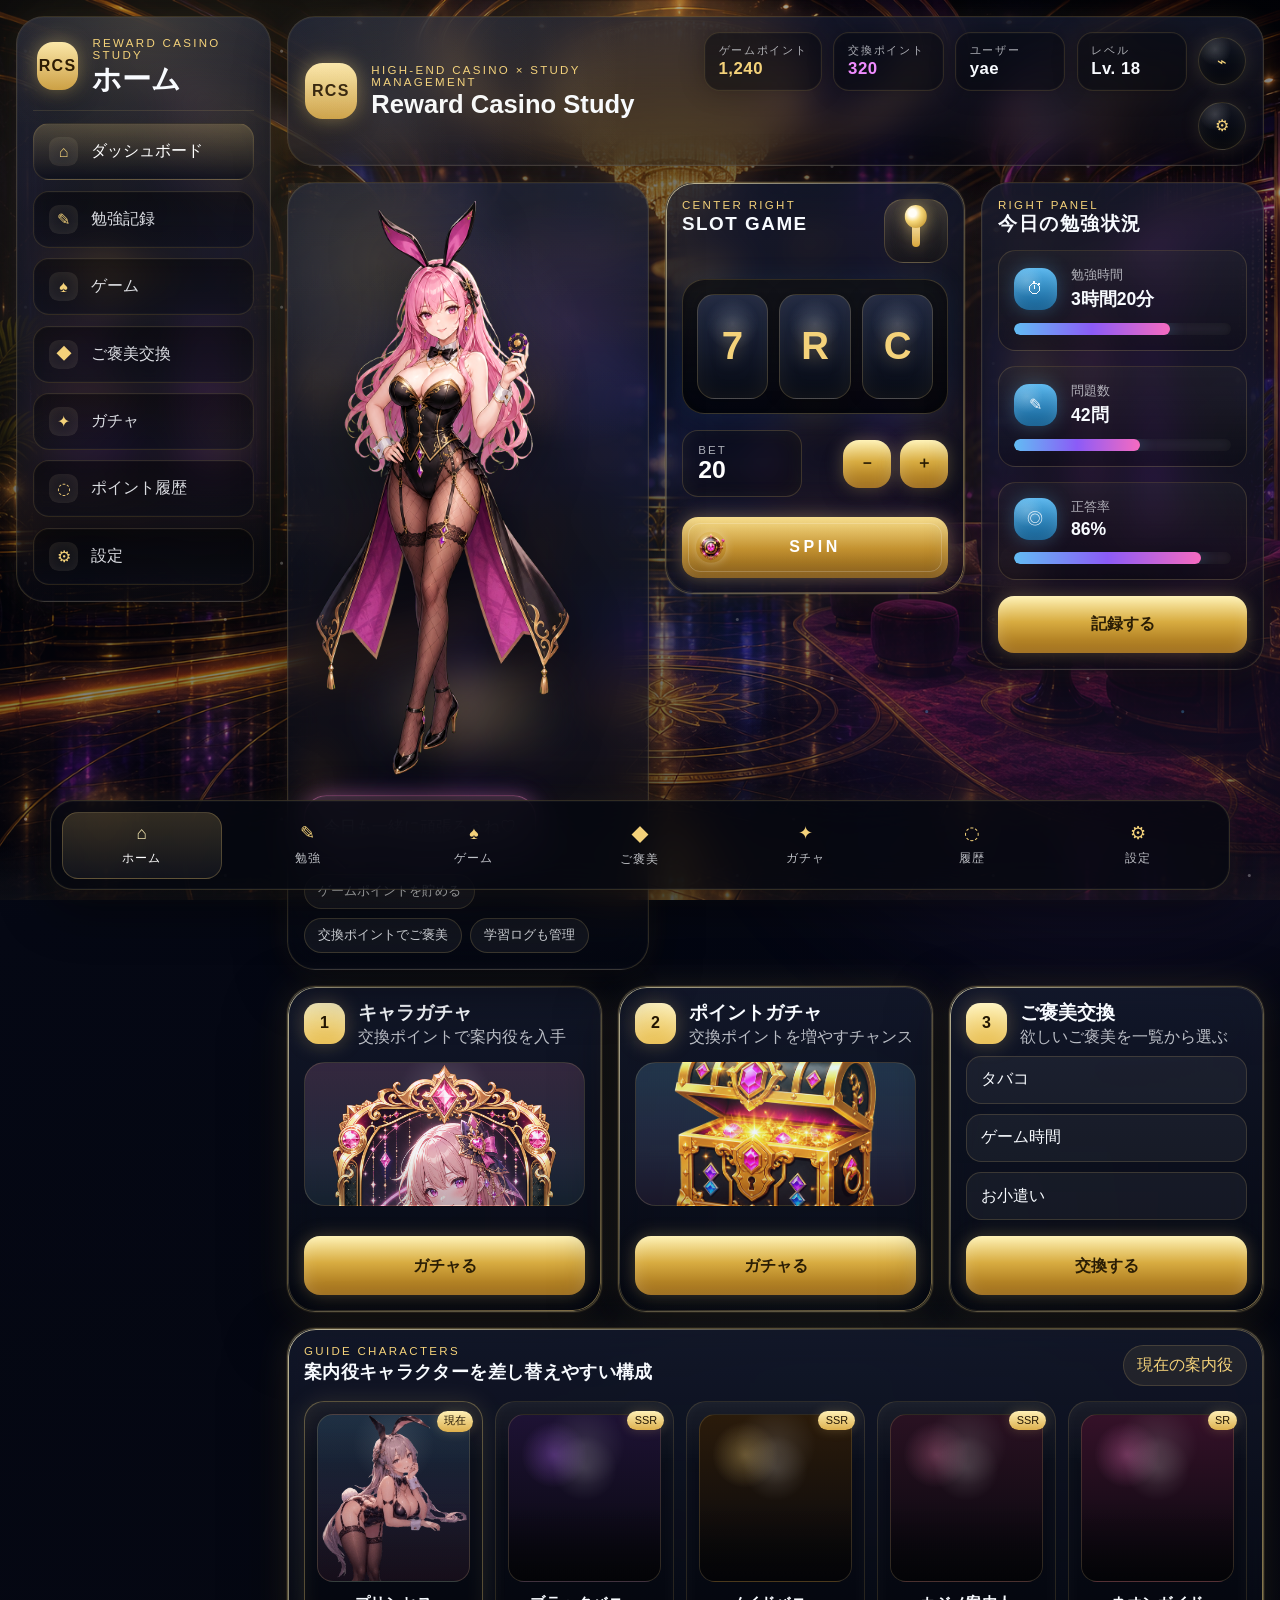
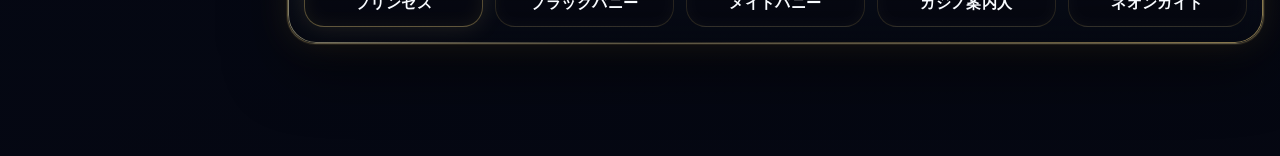
==== docs/index.html @ 25e1fc1f "Expand static pages and navigation" ====
<!doctype html>
<html lang="ja">
<head>
    <meta charset="UTF-8">
    <meta name="viewport" content="width=device-width, initial-scale=1.0">
    <title>Reward Casino Study</title>
    <link rel="stylesheet" href="css/style.css">
</head>
<body data-page="home">
    <div class="page-glow page-glow-a"></div>
    <div class="page-glow page-glow-b"></div>
    <div class="sparkles" aria-hidden="true"></div>

    <div class="shell">
        <aside class="sidebar glass-panel">
            <div class="brand-lockup">
                <div class="brand-emblem">RCS</div>
                <div>
                    <p class="eyebrow">Reward Casino Study</p>
                    <h1>ホーム</h1>
                </div>
            </div>

            <nav class="side-nav" aria-label="サイドメニュー">
                <a class="side-item" href="index.html"><span class="side-icon">⌂</span><span>ダッシュボード</span></a>
                <a class="side-item" href="study.html"><span class="side-icon">✎</span><span>勉強記録</span></a>
                <a class="side-item" href="game.html"><span class="side-icon">♠</span><span>ゲーム</span></a>
                <a class="side-item" href="reward.html"><span class="side-icon">◆</span><span>ご褒美交換</span></a>
                <a class="side-item" href="gacha.html"><span class="side-icon">✦</span><span>ガチャ</span></a>
                <a class="side-item" href="history.html"><span class="side-icon">◌</span><span>ポイント履歴</span></a>
                <a class="side-item" href="settings.html"><span class="side-icon">⚙</span><span>設定</span></a>
            </nav>
        </aside>

        <main class="main page-main">
            <header class="topbar glass-panel">
                <div class="title-block">
                    <div class="app-badge">RCS</div>
                    <div>
                        <p class="eyebrow">High-end casino × study management</p>
                        <h2>Reward Casino Study</h2>
                    </div>
                </div>

                <div class="status-row">
                    <div class="status-chip status-chip-gold">
                        <span class="chip-label">ゲームポイント</span>
                        <strong id="gamePoints">1,240</strong>
                    </div>
                    <div class="status-chip status-chip-violet">
                        <span class="chip-label">交換ポイント</span>
                        <strong id="exchangePoints">320</strong>
                    </div>
                    <div class="status-chip">
                        <span class="chip-label">ユーザー</span>
                        <strong>yae</strong>
                    </div>
                    <div class="status-chip">
                        <span class="chip-label">レベル</span>
                        <strong>Lv. 18</strong>
                    </div>
                    <a class="icon-pill" href="history.html" aria-label="通知">
                        ⌁
                    </a>
                    <a class="icon-pill" href="settings.html" aria-label="設定">
                        ⚙
                    </a>
                </div>
            </header>

            <section class="hero-grid">
                <div class="hero-left glass-panel stage-panel">
                    <div class="main-girl-wrap" id="mainGirlWrap">
                        <div class="main-girl-sheen"></div>
                        <img src="main-character.png" alt="メインキャラクター" class="main-girl" id="mainGirl">
                    </div>

                    <div class="speech-bubble" id="speechBubble">
                        今日も一緒に頑張ろうね♡
                    </div>

                    <div class="hero-tags">
                        <span>ゲームポイントを貯める</span>
                        <span>交換ポイントでご褒美</span>
                        <span>学習ログも管理</span>
                    </div>
                </div>

                <section class="slot-card glass-panel gold-frame">
                    <div class="panel-head">
                        <div>
                            <p class="eyebrow">Center Right</p>
                            <h3>SLOT GAME</h3>
                        </div>
                        <div class="lever" aria-hidden="true">
                            <span></span>
                        </div>
                    </div>

                    <div class="slot-window">
                        <div class="reel" data-reel>7</div>
                        <div class="reel" data-reel>R</div>
                        <div class="reel" data-reel>C</div>
                    </div>

                    <div class="bet-row">
                        <div class="bet-box">
                            <span>BET</span>
                            <strong id="betValue">20</strong>
                        </div>
                        <div class="bet-controls">
                            <button class="chip-btn" type="button" data-bet="-">－</button>
                            <button class="chip-btn" type="button" data-bet="+">＋</button>
                        </div>
                    </div>

                    <button class="spin-btn" type="button" id="spinButton">
                        <span class="spin-ring"></span>
                        SPIN
                    </button>
                </section>

                <section class="study-card glass-panel">
                    <div class="panel-head">
                        <div>
                            <p class="eyebrow">Right Panel</p>
                            <h3>今日の勉強状況</h3>
                        </div>
                    </div>

                    <div class="progress-list">
                        <article class="progress-item">
                            <div class="progress-meta">
                                <span class="progress-icon">⏱</span>
                                <div>
                                    <p>勉強時間</p>
                                    <strong>3時間20分</strong>
                                </div>
                            </div>
                            <div class="bar"><span style="width: 72%"></span></div>
                        </article>

                        <article class="progress-item">
                            <div class="progress-meta">
                                <span class="progress-icon">✎</span>
                                <div>
                                    <p>問題数</p>
                                    <strong>42問</strong>
                                </div>
                            </div>
                            <div class="bar"><span style="width: 58%"></span></div>
                        </article>

                        <article class="progress-item">
                            <div class="progress-meta">
                                <span class="progress-icon">◎</span>
                                <div>
                                    <p>正答率</p>
                                    <strong>86%</strong>
                                </div>
                            </div>
                            <div class="bar"><span style="width: 86%"></span></div>
                        </article>
                    </div>

                    <a class="record-btn" href="study.html">記録する</a>
                </section>
            </section>

            <section class="feature-grid">
                <article class="feature-card glass-panel gold-frame">
                    <div class="feature-head">
                        <div class="feature-badge">1</div>
                        <div>
                            <h3>キャラガチャ</h3>
                            <p>交換ポイントで案内役を入手</p>
                        </div>
                    </div>
                    <div class="feature-art card-art card-art-girl" aria-hidden="true"></div>
                    <a class="action-btn" href="gacha.html">ガチャる</a>
                </article>

                <article class="feature-card glass-panel gold-frame">
                    <div class="feature-head">
                        <div class="feature-badge">2</div>
                        <div>
                            <h3>ポイントガチャ</h3>
                            <p>交換ポイントを増やすチャンス</p>
                        </div>
                    </div>
                    <div class="feature-art card-art card-art-treasure" aria-hidden="true"></div>
                    <a class="action-btn" href="gacha.html#point-gacha">ガチャる</a>
                </article>

                <article class="feature-card glass-panel gold-frame">
                    <div class="feature-head">
                        <div class="feature-badge">3</div>
                        <div>
                            <h3>ご褒美交換</h3>
                            <p>欲しいご褒美を一覧から選ぶ</p>
                        </div>
                    </div>
                    <ul class="reward-list">
                        <li>タバコ</li>
                        <li>ゲーム時間</li>
                        <li>お小遣い</li>
                    </ul>
                    <a class="action-btn" href="reward.html">交換する</a>
                </article>
            </section>

            <section class="guide-strip glass-panel gold-frame">
                <div class="guide-strip-head">
                    <div>
                        <p class="eyebrow">Guide Characters</p>
                        <h3>案内役キャラクターを差し替えやすい構成</h3>
                    </div>
                    <div class="guide-strip-note">現在の案内役</div>
                </div>

                <div class="guide-row">
                    <article class="guide-card guide-card-active">
                        <div class="guide-card-badge">現在</div>
                        <div class="guide-portrait guide-portrait-image">
                            <img src="maingirl.png" alt="現在の案内役">
                        </div>
                        <h4>プリンセス</h4>
                    </article>
                    <article class="guide-card">
                        <div class="guide-card-badge">SSR</div>
                        <div class="guide-portrait guide-portrait-violet"></div>
                        <h4>ブラックバニー</h4>
                    </article>
                    <article class="guide-card">
                        <div class="guide-card-badge">SSR</div>
                        <div class="guide-portrait guide-portrait-gold"></div>
                        <h4>メイドバニー</h4>
                    </article>
                    <article class="guide-card">
                        <div class="guide-card-badge">SSR</div>
                        <div class="guide-portrait guide-portrait-rose"></div>
                        <h4>カジノ案内人</h4>
                    </article>
                    <article class="guide-card">
                        <div class="guide-card-badge">SR</div>
                        <div class="guide-portrait guide-portrait-pink"></div>
                        <h4>ネオンガイド</h4>
                    </article>
                </div>
            </section>
        </main>
    </div>

    <nav class="bottom-nav glass-panel" aria-label="ボトムナビゲーション">
        <a href="index.html" class="bottom-nav-item"><span>⌂</span><small>ホーム</small></a>
        <a href="study.html" class="bottom-nav-item"><span>✎</span><small>勉強</small></a>
        <a href="game.html" class="bottom-nav-item"><span>♠</span><small>ゲーム</small></a>
        <a href="reward.html" class="bottom-nav-item"><span>◆</span><small>ご褒美</small></a>
        <a href="gacha.html" class="bottom-nav-item"><span>✦</span><small>ガチャ</small></a>
        <a href="history.html" class="bottom-nav-item"><span>◌</span><small>履歴</small></a>
        <a href="settings.html" class="bottom-nav-item"><span>⚙</span><small>設定</small></a>
    </nav>

    <template id="bubbleMessages">
        <div data-message>今日も一緒に頑張ろうね♡</div>
        <div data-message>ご褒美、楽しみにしててね…？</div>
        <div data-message>今日はスロットで運試しする？</div>
        <div data-message>ゲームポイントも貯めていこう。</div>
        <div data-message>交換ポイントは大切に使おうね。</div>
    </template>

    <script src="js/main.js"></script>
</body>
</html>
---- docs/css/style.css ----
:root {
    --bg: #050814;
    --bg-deep: #02040b;
    --panel: rgba(13, 18, 35, 0.62);
    --panel-strong: rgba(17, 24, 44, 0.84);
    --gold: #f4d27a;
    --gold-deep: #b98a22;
    --gold-glow: rgba(244, 210, 122, 0.42);
    --pink: #f87cc9;
    --blue: #5bc3ff;
    --violet: #b96cff;
    --text: #f8fbff;
    --muted: rgba(248, 251, 255, 0.74);
    --line: rgba(244, 210, 122, 0.2);
    --shadow: 0 24px 60px rgba(0, 0, 0, 0.55);
}

*,
*::before,
*::after {
    box-sizing: border-box;
}

html {
    scroll-behavior: smooth;
}

body {
    margin: 0;
    min-height: 100vh;
    color: var(--text);
    font-family: "Segoe UI", "Hiragino Kaku Gothic ProN", "Yu Gothic", sans-serif;
    background:
        linear-gradient(180deg, rgba(5, 8, 20, 0.34), rgba(5, 8, 20, 0.76)),
        url("../casino-background.png") center center / cover fixed no-repeat,
        radial-gradient(circle at 15% 15%, rgba(255, 255, 255, 0.08), transparent 18%),
        radial-gradient(circle at 80% 12%, rgba(185, 108, 255, 0.18), transparent 16%),
        radial-gradient(circle at 65% 72%, rgba(91, 195, 255, 0.1), transparent 20%),
        linear-gradient(160deg, #0b1327 0%, #050814 42%, #03040a 100%);
    overflow-x: hidden;
}

body::before,
body::after {
    content: "";
    position: fixed;
    inset: 0;
    pointer-events: none;
    z-index: 0;
}

body::before {
    background:
        radial-gradient(ellipse at 50% 0%, rgba(244, 210, 122, 0.18), transparent 22%),
        radial-gradient(circle at 18% 15%, rgba(255, 195, 86, 0.26), transparent 6%),
        radial-gradient(circle at 30% 10%, rgba(255, 255, 255, 0.12), transparent 8%),
        radial-gradient(circle at 82% 11%, rgba(255, 255, 255, 0.08), transparent 7%),
        radial-gradient(circle at 62% 8%, rgba(255, 92, 203, 0.1), transparent 6%);
    filter: blur(1px);
    opacity: 0.95;
}

body::after {
    background:
        linear-gradient(transparent 0 94%, rgba(255, 255, 255, 0.05) 100%),
        radial-gradient(circle at 25% 30%, rgba(255, 255, 255, 0.08), transparent 15%),
        radial-gradient(circle at 80% 28%, rgba(244, 210, 122, 0.08), transparent 14%),
        radial-gradient(circle at 55% 64%, rgba(91, 195, 255, 0.1), transparent 18%);
    mix-blend-mode: screen;
    opacity: 0.8;
}

a {
    color: inherit;
    text-decoration: none;
}

button {
    font: inherit;
}

.page-glow {
    position: fixed;
    width: 42rem;
    aspect-ratio: 1;
    border-radius: 50%;
    filter: blur(85px);
    opacity: 0.35;
    pointer-events: none;
    z-index: 0;
}

.page-glow-a {
    background: rgba(244, 210, 122, 0.28);
    top: -8rem;
    left: -6rem;
}

.page-glow-b {
    background: rgba(185, 108, 255, 0.24);
    right: -10rem;
    top: 18rem;
}

.sparkles {
    position: fixed;
    inset: 0;
    pointer-events: none;
    z-index: 0;
    background-image:
        radial-gradient(circle at 10% 20%, rgba(255, 255, 255, 0.9) 0 1px, transparent 2px),
        radial-gradient(circle at 25% 65%, rgba(255, 255, 255, 0.7) 0 1px, transparent 2px),
        radial-gradient(circle at 70% 15%, rgba(255, 224, 140, 0.8) 0 1px, transparent 2px),
        radial-gradient(circle at 88% 42%, rgba(255, 255, 255, 0.8) 0 1px, transparent 2px),
        radial-gradient(circle at 62% 78%, rgba(91, 195, 255, 0.8) 0 1px, transparent 2px);
    background-size: 16rem 16rem;
    opacity: 0.4;
    animation: sparkleDrift 16s linear infinite;
}

.shell {
    position: relative;
    z-index: 1;
    display: grid;
    grid-template-columns: 255px minmax(0, 1fr);
    gap: 1rem;
    min-height: 100vh;
    padding: 1rem 1rem 7rem;
}

.glass-panel {
    backdrop-filter: blur(18px);
    -webkit-backdrop-filter: blur(18px);
    background: linear-gradient(180deg, rgba(23, 29, 49, 0.72), rgba(7, 10, 18, 0.5));
    border: 1px solid rgba(244, 210, 122, 0.18);
    box-shadow:
        0 0 0 1px rgba(255, 255, 255, 0.03) inset,
        0 18px 52px rgba(0, 0, 0, 0.45),
        0 0 28px rgba(244, 210, 122, 0.08);
}

.sidebar {
    position: sticky;
    top: 1rem;
    align-self: start;
    border-radius: 28px;
    padding: 1rem;
    overflow: hidden;
}

.sidebar::before {
    content: "";
    position: absolute;
    inset: 0;
    background:
        radial-gradient(circle at 50% 0%, rgba(244, 210, 122, 0.13), transparent 28%),
        linear-gradient(180deg, rgba(255, 255, 255, 0.04), transparent 35%);
    pointer-events: none;
}

.brand-lockup {
    position: relative;
    display: flex;
    gap: 0.9rem;
    align-items: center;
    padding: 0.25rem 0.25rem 1rem;
    margin-bottom: 0.75rem;
    border-bottom: 1px solid rgba(244, 210, 122, 0.12);
}

.brand-emblem,
.app-badge {
    display: grid;
    place-items: center;
    width: 3rem;
    height: 3rem;
    border-radius: 1rem;
    background:
        linear-gradient(180deg, rgba(255, 235, 171, 0.98), rgba(241, 187, 74, 0.82));
    color: #2d1c04;
    font-weight: 900;
    letter-spacing: 0.08em;
    box-shadow:
        0 0 20px rgba(244, 210, 122, 0.45),
        0 10px 24px rgba(0, 0, 0, 0.3);
}

.app-badge {
    width: 3.5rem;
    height: 3.5rem;
    border-radius: 1.1rem;
}

.eyebrow {
    margin: 0 0 0.2rem;
    font-size: 0.72rem;
    letter-spacing: 0.2em;
    text-transform: uppercase;
    color: var(--gold);
}

.brand-lockup h1,
.topbar h2,
.panel-head h3,
.feature-card h3 {
    margin: 0;
    line-height: 1.05;
}

.brand-lockup h1 {
    font-size: 1.8rem;
}

.side-nav {
    display: grid;
    gap: 0.65rem;
    position: relative;
    z-index: 1;
}

.side-item {
    display: flex;
    align-items: center;
    gap: 0.8rem;
    min-height: 3.25rem;
    padding: 0.82rem 0.95rem;
    border-radius: 1rem;
    color: rgba(248, 251, 255, 0.88);
    border: 1px solid rgba(244, 210, 122, 0.15);
    background:
        linear-gradient(180deg, rgba(0, 0, 0, 0.42), rgba(9, 12, 24, 0.5));
    box-shadow: inset 0 0 0 1px rgba(255, 255, 255, 0.02);
    transition: transform 180ms ease, box-shadow 180ms ease, border-color 180ms ease, color 180ms ease;
}

.side-item:hover,
.side-item:focus-visible {
    transform: translateX(4px);
    border-color: rgba(244, 210, 122, 0.45);
    box-shadow:
        0 0 0 1px rgba(244, 210, 122, 0.16) inset,
        0 0 22px rgba(244, 210, 122, 0.18),
        0 0 28px rgba(185, 108, 255, 0.08);
    color: #fff;
}

.side-item.active {
    background:
        linear-gradient(180deg, rgba(244, 210, 122, 0.22), rgba(8, 11, 22, 0.62));
    color: #fff;
}

.side-icon {
    display: grid;
    place-items: center;
    width: 1.8rem;
    height: 1.8rem;
    border-radius: 0.6rem;
    color: var(--gold);
    background: rgba(255, 255, 255, 0.05);
    box-shadow: inset 0 0 14px rgba(244, 210, 122, 0.08);
}

.main {
    display: grid;
    gap: 1rem;
    min-width: 0;
}

.topbar {
    display: flex;
    align-items: center;
    justify-content: space-between;
    gap: 1rem;
    border-radius: 28px;
    padding: 0.95rem 1.05rem;
    overflow: hidden;
    position: relative;
}

.topbar::after {
    content: "";
    position: absolute;
    inset: 0;
    background:
        linear-gradient(90deg, rgba(255, 255, 255, 0.05), transparent 35%),
        radial-gradient(circle at 18% 30%, rgba(244, 210, 122, 0.08), transparent 22%);
    pointer-events: none;
}

.title-block {
    display: flex;
    align-items: center;
    gap: 0.9rem;
    min-width: 0;
}

.title-block h2 {
    font-size: clamp(1.2rem, 2vw, 1.75rem);
}

.status-row {
    display: flex;
    align-items: center;
    justify-content: flex-end;
    flex-wrap: wrap;
    gap: 0.7rem;
}

.status-chip {
    display: flex;
    flex-direction: column;
    gap: 0.1rem;
    min-width: 6.9rem;
    padding: 0.65rem 0.85rem;
    border-radius: 1rem;
    border: 1px solid rgba(244, 210, 122, 0.15);
    background: rgba(5, 7, 13, 0.5);
    box-shadow:
        inset 0 0 0 1px rgba(255, 255, 255, 0.02),
        0 0 24px rgba(0, 0, 0, 0.25);
}

.status-chip strong {
    font-size: 1.05rem;
    letter-spacing: 0.03em;
}

.chip-label {
    font-size: 0.68rem;
    letter-spacing: 0.16em;
    text-transform: uppercase;
    color: rgba(248, 251, 255, 0.68);
}

.status-chip-gold strong {
    color: var(--gold);
}

.status-chip-violet strong {
    color: #f08cff;
}

.icon-pill {
    width: 3rem;
    height: 3rem;
    border: 1px solid rgba(244, 210, 122, 0.2);
    border-radius: 999px;
    color: var(--gold);
    background:
        radial-gradient(circle at 35% 25%, rgba(255, 255, 255, 0.18), transparent 35%),
        linear-gradient(180deg, rgba(17, 21, 34, 0.92), rgba(4, 6, 12, 0.96));
    box-shadow:
        inset 0 0 16px rgba(244, 210, 122, 0.08),
        0 0 20px rgba(244, 210, 122, 0.12);
    cursor: pointer;
}

.hero-grid {
    display: grid;
    grid-template-columns: minmax(340px, 1.15fr) minmax(300px, 0.95fr) minmax(270px, 0.9fr);
    gap: 1rem;
    align-items: start;
}

.hero-left,
.slot-card,
.study-card,
.feature-card {
    border-radius: 28px;
    position: relative;
    overflow: hidden;
}

.hero-left {
    min-height: clamp(36rem, 72vh, 58rem);
    display: grid;
    align-content: start;
    gap: 1rem;
    padding: 1rem;
    overflow: visible;
    z-index: 2;
}

.stage-panel::before {
    content: "";
    position: absolute;
    inset: 0;
    background:
        radial-gradient(circle at 50% 20%, rgba(255, 255, 255, 0.06), transparent 18%),
        linear-gradient(180deg, rgba(255, 255, 255, 0.03), transparent 40%),
        radial-gradient(circle at 25% 10%, rgba(244, 210, 122, 0.12), transparent 18%),
        radial-gradient(circle at 78% 18%, rgba(185, 108, 255, 0.12), transparent 18%);
    pointer-events: none;
}

.main-girl-wrap {
    position: relative;
    display: grid;
    place-items: end center;
    min-height: 0;
    width: 100%;
    z-index: 3;
    isolation: isolate;
    filter: drop-shadow(0 24px 28px rgba(0, 0, 0, 0.46));
}

.main-girl-wrap::after {
    content: "";
    position: absolute;
    width: 88%;
    height: 14%;
    bottom: 5%;
    left: 50%;
    transform: translateX(-50%);
    border-radius: 50%;
    background: radial-gradient(circle, rgba(244, 210, 122, 0.28), transparent 68%);
    filter: blur(18px);
    z-index: -1;
}

.main-girl {
    width: min(118%, 50rem);
    height: auto;
    max-height: 100%;
    object-fit: contain;
    translate: -6% 0;
    position: relative;
    z-index: 3;
    transform-origin: 50% 82%;
    filter: saturate(1.04) contrast(1.03);
    animation:
        girlFloat 8s ease-in-out infinite,
        girlBreathe 5.8s ease-in-out infinite,
        girlSway 12s ease-in-out infinite,
        girlTilt 14s ease-in-out infinite;
}

.main-girl-wrap.sparkle .main-girl {
    animation:
        girlFloat 8s ease-in-out infinite,
        girlBreathe 5.8s ease-in-out infinite,
        girlSway 12s ease-in-out infinite,
        girlTilt 14s ease-in-out infinite,
        tapPulse 0.34s ease-out 1;
}

.main-girl-wrap.sparkle .main-girl-sheen {
    opacity: 1;
    animation: sheenFlash 0.6s ease-out 1;
}

.main-girl-sheen {
    position: absolute;
    inset: 8% 12% 6% 12%;
    border-radius: 50% 50% 44% 44%;
    background:
        linear-gradient(120deg, transparent 0 38%, rgba(255, 255, 255, 0.52) 45%, transparent 54%),
        radial-gradient(circle at 50% 30%, rgba(255, 255, 255, 0.16), transparent 54%);
    mix-blend-mode: screen;
    opacity: 0;
    filter: blur(2px);
    pointer-events: none;
}

.speech-bubble {
    position: relative;
    align-self: end;
    max-width: min(39rem, 100%);
    width: fit-content;
    padding: 1.05rem 1.2rem;
    border-radius: 1.4rem;
    background:
        linear-gradient(180deg, rgba(255, 159, 216, 0.2), rgba(13, 11, 26, 0.72)),
        rgba(17, 14, 32, 0.75);
    border: 1px solid rgba(248, 124, 201, 0.42);
    box-shadow:
        0 0 18px rgba(248, 124, 201, 0.3),
        0 0 30px rgba(185, 108, 255, 0.2),
        inset 0 0 0 1px rgba(255, 255, 255, 0.03);
    color: #fff8fd;
    font-size: 1rem;
    line-height: 1.7;
}

.speech-bubble::after {
    content: "";
    position: absolute;
    left: 2rem;
    bottom: -0.55rem;
    width: 1rem;
    height: 1rem;
    background: inherit;
    border-left: 1px solid rgba(248, 124, 201, 0.42);
    border-bottom: 1px solid rgba(248, 124, 201, 0.42);
    transform: rotate(45deg);
    box-shadow: 0 0 20px rgba(248, 124, 201, 0.18);
}

.hero-tags {
    display: flex;
    flex-wrap: wrap;
    gap: 0.55rem;
}

.hero-tags span {
    padding: 0.5rem 0.8rem;
    border-radius: 999px;
    border: 1px solid rgba(244, 210, 122, 0.18);
    background: rgba(255, 255, 255, 0.05);
    color: rgba(248, 251, 255, 0.86);
    font-size: 0.8rem;
}

.slot-card,
.study-card {
    padding: 1rem;
    min-height: 0;
}

.gold-frame {
    border: 1px solid rgba(244, 210, 122, 0.34);
    box-shadow:
        0 0 0 1px rgba(255, 255, 255, 0.04) inset,
        0 0 0 1px rgba(244, 210, 122, 0.08),
        0 0 32px rgba(244, 210, 122, 0.1),
        var(--shadow);
}

.gold-frame::before {
    content: "";
    position: absolute;
    inset: 0;
    border-radius: inherit;
    padding: 1px;
    background: linear-gradient(130deg, rgba(255, 244, 194, 0.72), rgba(255, 208, 93, 0.08), rgba(244, 210, 122, 0.55));
    mask:
        linear-gradient(#000 0 0) content-box,
        linear-gradient(#000 0 0);
    mask-composite: exclude;
    pointer-events: none;
}

.panel-head {
    display: flex;
    justify-content: space-between;
    align-items: start;
    gap: 1rem;
    margin-bottom: 1rem;
}

.panel-head h3 {
    font-size: 1.18rem;
    letter-spacing: 0.08em;
}

.lever {
    width: 4rem;
    height: 4rem;
    border-radius: 1.2rem;
    display: grid;
    place-items: center;
    background:
        linear-gradient(180deg, rgba(255, 233, 160, 0.16), rgba(0, 0, 0, 0.2)),
        rgba(0, 0, 0, 0.2);
    border: 1px solid rgba(244, 210, 122, 0.22);
    box-shadow: inset 0 0 22px rgba(244, 210, 122, 0.08);
}

.lever span {
    position: relative;
    width: 0.5rem;
    height: 2rem;
    border-radius: 999px;
    background: linear-gradient(180deg, #fff4cc, #d9a73c);
    box-shadow: 0 0 18px rgba(244, 210, 122, 0.5);
}

.lever span::after {
    content: "";
    position: absolute;
    top: -0.6rem;
    left: 50%;
    width: 1.4rem;
    height: 1.4rem;
    translate: -50% 0;
    border-radius: 50%;
    background: radial-gradient(circle at 35% 35%, #fffdf7 0 18%, #f6d87a 42%, #b37f18 100%);
    box-shadow: 0 0 16px rgba(244, 210, 122, 0.55);
}

.slot-window {
    display: grid;
    grid-template-columns: repeat(3, minmax(0, 1fr));
    gap: 0.7rem;
    padding: 0.85rem;
    border-radius: 1.4rem;
    background:
        linear-gradient(180deg, rgba(255, 255, 255, 0.06), transparent),
        rgba(3, 4, 8, 0.78);
    border: 1px solid rgba(244, 210, 122, 0.18);
    box-shadow:
        inset 0 0 20px rgba(0, 0, 0, 0.34),
        0 0 28px rgba(91, 195, 255, 0.08);
}

.reel {
    display: grid;
    place-items: center;
    min-height: 6.6rem;
    border-radius: 1.1rem;
    background:
        radial-gradient(circle at 50% 28%, rgba(255, 255, 255, 0.18), transparent 32%),
        linear-gradient(180deg, rgba(31, 41, 70, 0.92), rgba(7, 11, 21, 0.96));
    border: 1px solid rgba(244, 210, 122, 0.22);
    box-shadow:
        inset 0 0 22px rgba(244, 210, 122, 0.08),
        0 0 16px rgba(0, 0, 0, 0.28);
    font-size: clamp(1.75rem, 3vw, 2.5rem);
    font-weight: 900;
    color: var(--gold);
    text-shadow: 0 0 18px rgba(244, 210, 122, 0.4);
}

.bet-row {
    display: flex;
    align-items: center;
    justify-content: space-between;
    gap: 0.8rem;
    margin: 1rem 0;
}

.bet-box {
    min-width: 7.5rem;
    padding: 0.8rem 0.95rem;
    border-radius: 1rem;
    background: rgba(0, 0, 0, 0.28);
    border: 1px solid rgba(244, 210, 122, 0.2);
    box-shadow: inset 0 0 18px rgba(244, 210, 122, 0.05);
}

.bet-box span {
    display: block;
    font-size: 0.72rem;
    letter-spacing: 0.18em;
    color: rgba(248, 251, 255, 0.68);
}

.bet-box strong {
    font-size: 1.55rem;
    color: #fff;
}

.bet-controls {
    display: flex;
    gap: 0.55rem;
}

.chip-btn,
.action-btn,
.spin-btn,
.record-btn {
    border: 0;
    border-radius: 1rem;
    cursor: pointer;
    transition: transform 150ms ease, box-shadow 150ms ease, filter 150ms ease;
}

.chip-btn,
.record-btn,
.action-btn {
    min-height: 3rem;
    padding: 0.78rem 1rem;
    color: #2a1d05;
    background: linear-gradient(180deg, #fff2b2, #d8ac41 45%, #9b6712);
    box-shadow:
        0 0 18px rgba(244, 210, 122, 0.28),
        inset 0 0 16px rgba(255, 255, 255, 0.18),
        0 12px 24px rgba(0, 0, 0, 0.24);
    font-weight: 800;
}

.chip-btn:hover,
.action-btn:hover,
.spin-btn:hover,
.record-btn:hover {
    transform: translateY(-3px);
    filter: brightness(1.04);
}

.chip-btn:active,
.action-btn:active,
.spin-btn:active,
.record-btn:active {
    transform: translateY(1px) scale(0.98);
}

.spin-btn {
    position: relative;
    width: 100%;
    min-height: 3.8rem;
    margin-top: 0.2rem;
    color: #fff;
    letter-spacing: 0.22em;
    font-weight: 900;
    background:
        linear-gradient(180deg, rgba(255, 236, 171, 0.2), transparent),
        linear-gradient(180deg, #f4d67b, #bd8823 52%, #7d5312);
    box-shadow:
        0 0 18px rgba(244, 210, 122, 0.35),
        0 0 40px rgba(185, 108, 255, 0.1),
        inset 0 0 18px rgba(255, 255, 255, 0.18),
        0 18px 24px rgba(0, 0, 0, 0.24);
}

.spin-ring {
    position: absolute;
    inset: 0.35rem;
    border-radius: 0.75rem;
    border: 1px solid rgba(255, 255, 255, 0.2);
    pointer-events: none;
}

.spin-btn::before {
    content: "";
    position: absolute;
    left: 0.85rem;
    top: 50%;
    width: 1.9rem;
    height: 1.9rem;
    border-radius: 50%;
    translate: 0 -50%;
    background:
        radial-gradient(circle at 35% 30%, rgba(255, 255, 255, 0.55), transparent 25%),
        url("../spin-badge.png") center / cover no-repeat;
    box-shadow: 0 0 10px rgba(255, 255, 255, 0.32);
}

.progress-list {
    display: grid;
    gap: 0.95rem;
}

.progress-item {
    padding: 0.95rem;
    border-radius: 1.1rem;
    background:
        linear-gradient(180deg, rgba(255, 255, 255, 0.05), transparent),
        rgba(0, 0, 0, 0.22);
    border: 1px solid rgba(244, 210, 122, 0.16);
}

.progress-meta {
    display: flex;
    align-items: center;
    gap: 0.9rem;
    margin-bottom: 0.7rem;
}

.progress-meta p {
    margin: 0 0 0.2rem;
    color: rgba(248, 251, 255, 0.68);
    font-size: 0.82rem;
}

.progress-meta strong {
    font-size: 1.1rem;
}

.progress-icon {
    width: 2.65rem;
    height: 2.65rem;
    display: grid;
    place-items: center;
    border-radius: 0.95rem;
    background:
        radial-gradient(circle at 30% 30%, rgba(255, 255, 255, 0.2), transparent 38%),
        linear-gradient(180deg, rgba(91, 195, 255, 0.92), rgba(17, 94, 146, 0.98));
    box-shadow:
        0 0 18px rgba(91, 195, 255, 0.28),
        inset 0 0 14px rgba(255, 255, 255, 0.12);
}

.bar {
    position: relative;
    height: 0.75rem;
    border-radius: 999px;
    overflow: hidden;
    background: rgba(255, 255, 255, 0.06);
    box-shadow: inset 0 0 10px rgba(0, 0, 0, 0.35);
}

.bar span {
    display: block;
    height: 100%;
    border-radius: inherit;
    background:
        linear-gradient(90deg, rgba(102, 197, 255, 0.95), rgba(144, 94, 255, 0.96), rgba(255, 110, 198, 0.96));
    box-shadow: 0 0 18px rgba(91, 195, 255, 0.35);
}

.record-btn {
    width: 100%;
    margin-top: 1rem;
    min-height: 3.6rem;
}

.feature-grid {
    display: grid;
    grid-template-columns: repeat(3, minmax(0, 1fr));
    gap: 1rem;
}

.feature-card {
    padding: 1rem;
    min-height: 19rem;
    display: flex;
    flex-direction: column;
    justify-content: space-between;
}

.feature-head {
    display: flex;
    gap: 0.85rem;
    align-items: start;
}

.feature-badge {
    width: 2.55rem;
    height: 2.55rem;
    border-radius: 0.9rem;
    display: grid;
    place-items: center;
    color: #231603;
    font-weight: 900;
    background:
        linear-gradient(180deg, rgba(255, 243, 186, 1), rgba(243, 196, 74, 0.95));
    box-shadow:
        0 0 20px rgba(244, 210, 122, 0.28),
        inset 0 0 16px rgba(255, 255, 255, 0.22);
}

.feature-card p {
    margin: 0.25rem 0 0;
    color: var(--muted);
}

.feature-art {
    position: relative;
    min-height: 9rem;
    display: grid;
    place-items: center;
    border-radius: 1.3rem;
    border: 1px solid rgba(244, 210, 122, 0.16);
    overflow: hidden;
}

.guide-strip {
    padding: 1rem;
    border-radius: 28px;
    display: grid;
    gap: 0.95rem;
}

.guide-strip-head {
    display: flex;
    align-items: start;
    justify-content: space-between;
    gap: 1rem;
}

.guide-strip-head h3 {
    margin: 0;
    font-size: 1.1rem;
    letter-spacing: 0.02em;
}

.guide-strip-note {
    align-self: center;
    white-space: nowrap;
    padding: 0.55rem 0.8rem;
    border-radius: 999px;
    color: var(--gold);
    background: rgba(244, 210, 122, 0.08);
    border: 1px solid rgba(244, 210, 122, 0.16);
}

.guide-row {
    display: grid;
    grid-template-columns: repeat(5, minmax(0, 1fr));
    gap: 0.75rem;
}

.guide-card {
    position: relative;
    padding: 0.75rem;
    border-radius: 1.25rem;
    background:
        linear-gradient(180deg, rgba(255, 255, 255, 0.06), transparent 28%),
        rgba(0, 0, 0, 0.18);
    border: 1px solid rgba(244, 210, 122, 0.14);
    box-shadow: inset 0 0 14px rgba(255, 255, 255, 0.03);
}

.guide-card-active {
    border-color: rgba(244, 210, 122, 0.34);
    box-shadow:
        0 0 24px rgba(244, 210, 122, 0.12),
        inset 0 0 18px rgba(244, 210, 122, 0.07);
}

.guide-card-badge {
    position: absolute;
    top: 0.55rem;
    right: 0.55rem;
    z-index: 2;
    padding: 0.22rem 0.45rem;
    border-radius: 999px;
    font-size: 0.68rem;
    color: #221604;
    background: linear-gradient(180deg, #fff1b7, #ddb04d);
    box-shadow: 0 0 12px rgba(244, 210, 122, 0.22);
}

.guide-portrait {
    position: relative;
    overflow: hidden;
    min-height: 10.5rem;
    border-radius: 1rem;
    border: 1px solid rgba(244, 210, 122, 0.16);
    background:
        radial-gradient(circle at 50% 30%, rgba(255, 255, 255, 0.08), transparent 30%),
        linear-gradient(180deg, rgba(20, 27, 49, 0.9), rgba(6, 8, 15, 0.96));
}

.guide-portrait img {
    position: absolute;
    inset: 0;
    width: 100%;
    height: 100%;
    object-fit: cover;
    object-position: center top;
}

.guide-portrait::after {
    content: "";
    position: absolute;
    inset: 0;
    background:
        linear-gradient(180deg, transparent 0 50%, rgba(0, 0, 0, 0.28) 100%),
        radial-gradient(circle at 50% 18%, rgba(255, 255, 255, 0.12), transparent 26%);
    pointer-events: none;
}

.guide-portrait-image {
    background: linear-gradient(180deg, rgba(91, 195, 255, 0.14), rgba(248, 124, 201, 0.1));
}

.guide-portrait-violet {
    background:
        radial-gradient(circle at 30% 24%, rgba(185, 108, 255, 0.32), transparent 20%),
        linear-gradient(180deg, rgba(31, 19, 53, 0.96), rgba(7, 8, 15, 0.96));
}

.guide-portrait-violet::before,
.guide-portrait-gold::before,
.guide-portrait-rose::before,
.guide-portrait-pink::before {
    content: "";
    position: absolute;
    inset: 0;
    background:
        radial-gradient(circle at 50% 32%, rgba(255, 255, 255, 0.14), transparent 24%),
        linear-gradient(180deg, transparent 0 55%, rgba(0, 0, 0, 0.38) 100%);
}

.guide-portrait-gold {
    background:
        radial-gradient(circle at 30% 24%, rgba(244, 210, 122, 0.32), transparent 20%),
        linear-gradient(180deg, rgba(44, 28, 10, 0.96), rgba(7, 8, 15, 0.96));
}

.guide-portrait-rose {
    background:
        radial-gradient(circle at 30% 24%, rgba(255, 138, 188, 0.28), transparent 20%),
        linear-gradient(180deg, rgba(43, 18, 34, 0.96), rgba(7, 8, 15, 0.96));
}

.guide-portrait-pink {
    background:
        radial-gradient(circle at 30% 24%, rgba(248, 124, 201, 0.32), transparent 20%),
        linear-gradient(180deg, rgba(55, 18, 41, 0.96), rgba(7, 8, 15, 0.96));
}

.guide-card h4 {
    margin: 0.7rem 0 0;
    font-size: 0.95rem;
    text-align: center;
    letter-spacing: 0.03em;
}

.card-art-girl {
    background:
        radial-gradient(circle at 50% 35%, rgba(255, 255, 255, 0.08), transparent 25%),
        linear-gradient(180deg, rgba(255, 124, 201, 0.12), rgba(91, 195, 255, 0.1)),
        rgba(255, 255, 255, 0.04);
}

.card-art-girl::before {
    content: "♡";
    font-size: 3rem;
    color: rgba(255, 255, 255, 0.9);
    text-shadow: 0 0 18px rgba(255, 124, 201, 0.6);
}

.card-art-treasure {
    background:
        radial-gradient(circle at 50% 30%, rgba(255, 241, 193, 0.14), transparent 24%),
        linear-gradient(180deg, rgba(91, 195, 255, 0.15), rgba(185, 108, 255, 0.08)),
        rgba(255, 255, 255, 0.04);
}

.card-art-treasure::before {
    content: "✦";
    font-size: 3.2rem;
    color: #fff1b6;
    text-shadow: 0 0 20px rgba(244, 210, 122, 0.7);
}

.reward-list {
    display: grid;
    gap: 0.65rem;
    margin: 0.5rem 0 0;
    padding: 0;
    list-style: none;
}

.reward-list li {
    padding: 0.78rem 0.9rem;
    border-radius: 0.95rem;
    border: 1px solid rgba(244, 210, 122, 0.16);
    background: rgba(255, 255, 255, 0.05);
}

.action-btn {
    width: 100%;
    margin-top: 1rem;
    min-height: 3.7rem;
    font-size: 1.02rem;
}

.bottom-nav {
    position: fixed;
    left: 50%;
    bottom: 0.65rem;
    transform: translateX(-50%);
    z-index: 5;
    width: min(1180px, calc(100vw - 1rem));
    border-radius: 1.45rem;
    padding: 0.65rem 0.7rem;
    display: grid;
    grid-template-columns: repeat(7, minmax(0, 1fr));
    gap: 0.4rem;
    background: rgba(5, 8, 15, 0.8);
}

.bottom-nav-item {
    display: grid;
    justify-items: center;
    gap: 0.3rem;
    padding: 0.65rem 0.2rem;
    min-height: 4rem;
    border-radius: 1rem;
    color: rgba(248, 251, 255, 0.76);
    border: 1px solid transparent;
    transition: transform 150ms ease, box-shadow 150ms ease, background 150ms ease, color 150ms ease;
}

.bottom-nav-item span {
    font-size: 1.1rem;
    color: var(--gold);
}

.bottom-nav-item small {
    font-size: 0.72rem;
    letter-spacing: 0.1em;
}

.bottom-nav-item:hover,
.bottom-nav-item:focus-visible {
    transform: translateY(-3px);
    background: rgba(244, 210, 122, 0.08);
    box-shadow: 0 0 20px rgba(244, 210, 122, 0.15);
}

.bottom-nav-item.active {
    color: #fff;
    background:
        linear-gradient(180deg, rgba(244, 210, 122, 0.18), rgba(255, 255, 255, 0.05));
    border-color: rgba(244, 210, 122, 0.24);
}

.bottom-nav-item.active span {
    color: #fff1b9;
}

.main-girl-wrap,
.speech-bubble,
.slot-card,
.study-card,
.feature-card,
.bottom-nav-item,
.side-item,
.spin-btn {
    will-change: transform;
}

@keyframes girlFloat {
    0%, 100% { transform: translateY(0) translateX(0); }
    50% { transform: translateY(-12px) translateX(3px); }
}

@keyframes girlBreathe {
    0%, 100% { scale: 1; }
    50% { scale: 1.018; }
}

@keyframes girlSway {
    0%, 100% { rotate: -0.8deg; }
    50% { rotate: 0.8deg; }
}

@keyframes girlTilt {
    0%, 70%, 100% { transform: rotate(0deg); }
    78% { transform: rotate(-1.6deg); }
    84% { transform: rotate(1deg); }
    90% { transform: rotate(-0.6deg); }
}

@keyframes tapPulse {
    0% { scale: 1; }
    45% { scale: 0.97; }
    100% { scale: 1; }
}

@keyframes sheenFlash {
    0% { opacity: 0; transform: translateX(-8%) scale(0.92); }
    40% { opacity: 0.95; }
    100% { opacity: 0; transform: translateX(8%) scale(1.08); }
}

@keyframes sparkleDrift {
    0% { transform: translate3d(0, 0, 0); }
    50% { transform: translate3d(0.7rem, -1.1rem, 0); }
    100% { transform: translate3d(0, 0, 0); }
}

@media (max-width: 1220px) {
    .shell {
        grid-template-columns: 220px minmax(0, 1fr);
    }

    .hero-grid {
        grid-template-columns: 1fr 1fr;
    }

    .study-card {
        grid-column: 1 / -1;
    }

    .feature-grid {
        grid-template-columns: 1fr 1fr;
    }

    .feature-grid .feature-card:last-child {
        grid-column: 1 / -1;
    }

    .guide-row {
        grid-template-columns: repeat(3, minmax(0, 1fr));
    }

    .guide-row .guide-card:nth-child(n+4) {
        grid-column: span 1;
    }
}

@media (max-width: 920px) {
    .shell {
        grid-template-columns: 1fr;
        padding-inline: 0.7rem;
        padding-bottom: 8.4rem;
    }

    .sidebar {
        position: relative;
        top: auto;
    }

    .topbar {
        flex-direction: column;
        align-items: flex-start;
    }

    .status-row {
        width: 100%;
        justify-content: flex-start;
    }

    .hero-grid,
    .feature-grid {
        grid-template-columns: 1fr;
    }

    .page-hero,
    .page-grid,
    .mini-stats,
    .art-grid,
    .two-col {
        grid-template-columns: 1fr;
    }

    .page-hero {
        padding: 0.85rem;
    }

    .page-hero-art {
        min-height: 14rem;
    }

    .hero-left {
        min-height: 32rem;
    }

    .feature-grid .feature-card:last-child {
        grid-column: auto;
    }

    .guide-row {
        grid-template-columns: repeat(2, minmax(0, 1fr));
    }

    .guide-strip-head {
        flex-direction: column;
    }
}

@media (max-width: 680px) {
    .sidebar {
        padding: 0.85rem;
    }

    .brand-lockup {
        align-items: flex-start;
    }

    .side-nav {
        grid-template-columns: repeat(2, minmax(0, 1fr));
    }

    .side-item {
        min-height: 3rem;
        padding: 0.72rem 0.8rem;
    }

    .hero-left {
        min-height: 28rem;
        padding: 0.8rem;
    }

    .page-hero,
    .page-card {
        padding: 0.8rem;
    }

    .page-hero-copy h2 {
        font-size: 1.45rem;
    }

    .main-girl {
        width: 100%;
        translate: 0 0;
        max-height: 42rem;
    }

    .speech-bubble {
        width: 100%;
        font-size: 0.96rem;
    }

    .bottom-nav {
        width: calc(100vw - 0.5rem);
        padding-inline: 0.45rem;
        grid-template-columns: repeat(7, minmax(0, 1fr));
        gap: 0.25rem;
    }

    .bottom-nav-item {
        min-height: 3.8rem;
        padding: 0.55rem 0.15rem;
    }

    .bottom-nav-item small {
        font-size: 0.64rem;
    }

    .chip-label,
    .status-chip strong {
        white-space: nowrap;
    }

    .guide-row {
        grid-template-columns: 1fr 1fr;
    }

    .guide-card {
        padding: 0.65rem;
    }
}

.card-art-girl {
    background-image:
        linear-gradient(180deg, rgba(255, 124, 201, 0.12), rgba(91, 195, 255, 0.1)),
        url("../gacha-card.png");
    background-size: cover;
    background-position: center top;
    background-repeat: no-repeat;
}

.card-art-girl::before {
    content: "";
    position: absolute;
    inset: 0;
    background:
        linear-gradient(180deg, transparent 0 65%, rgba(0, 0, 0, 0.18) 100%),
        radial-gradient(circle at 50% 22%, rgba(255, 255, 255, 0.16), transparent 26%);
    pointer-events: none;
}

.card-art-treasure {
    background-image:
        linear-gradient(180deg, rgba(91, 195, 255, 0.15), rgba(185, 108, 255, 0.08)),
        url("../treasure-box.png");
    background-size: cover;
    background-position: center center;
    background-repeat: no-repeat;
}

.card-art-treasure::before {
    content: "";
    position: absolute;
    inset: 0;
    background:
        linear-gradient(180deg, transparent 0 60%, rgba(0, 0, 0, 0.2) 100%),
        radial-gradient(circle at 50% 22%, rgba(255, 255, 255, 0.15), transparent 28%);
    pointer-events: none;
}

.icon-pill {
    display: grid;
    place-items: center;
}

.action-btn,
.record-btn {
    display: inline-flex;
    align-items: center;
    justify-content: center;
    text-align: center;
}

.page-main {
    display: grid;
    gap: 1rem;
}

.page-hero {
    display: grid;
    grid-template-columns: minmax(0, 1.15fr) minmax(260px, 0.85fr);
    gap: 1rem;
    align-items: stretch;
    padding: 1rem;
    border-radius: 28px;
}

.page-hero-copy {
    display: grid;
    align-content: start;
    gap: 0.85rem;
    padding: 0.2rem;
}

.page-hero-copy h2 {
    margin: 0;
    font-size: clamp(1.5rem, 3vw, 2.45rem);
    line-height: 1.08;
}

.page-hero-copy p {
    margin: 0;
    color: var(--muted);
    line-height: 1.8;
}

.page-hero-art {
    position: relative;
    min-height: 18rem;
    border-radius: 24px;
    overflow: hidden;
    border: 1px solid rgba(244, 210, 122, 0.18);
    background:
        radial-gradient(circle at 50% 20%, rgba(255, 255, 255, 0.14), transparent 30%),
        linear-gradient(180deg, rgba(22, 28, 52, 0.96), rgba(5, 7, 13, 0.96));
    box-shadow:
        inset 0 0 22px rgba(255, 255, 255, 0.03),
        0 0 30px rgba(244, 210, 122, 0.08);
}

.page-hero-art img {
    width: 100%;
    height: 100%;
    object-fit: cover;
    object-position: center;
    display: block;
}

.page-grid {
    display: grid;
    grid-template-columns: repeat(2, minmax(0, 1fr));
    gap: 1rem;
}

.page-card {
    padding: 1rem;
    border-radius: 28px;
    min-height: 0;
}

.page-card h3 {
    margin: 0;
    font-size: 1.18rem;
}

.page-card p {
    margin: 0.35rem 0 0;
    color: var(--muted);
}

.page-card .panel-head {
    margin-bottom: 0.85rem;
}

.page-card-list {
    display: grid;
    gap: 0.7rem;
    padding: 0;
    margin: 0;
    list-style: none;
}

.page-card-list li {
    padding: 0.86rem 0.95rem;
    border-radius: 1rem;
    border: 1px solid rgba(244, 210, 122, 0.14);
    background: rgba(255, 255, 255, 0.05);
}

.timeline {
    display: grid;
    gap: 0.8rem;
}

.timeline-item {
    display: grid;
    grid-template-columns: 1.2rem minmax(0, 1fr) auto;
    align-items: center;
    gap: 0.8rem;
    padding: 0.9rem 0.95rem;
    border-radius: 1.05rem;
    border: 1px solid rgba(244, 210, 122, 0.16);
    background: rgba(0, 0, 0, 0.22);
}

.timeline-item.done {
    border-color: rgba(91, 195, 255, 0.22);
    background: rgba(91, 195, 255, 0.08);
}

.timeline-dot {
    width: 1rem;
    height: 1rem;
    border-radius: 50%;
    border: 2px solid var(--gold);
    background: rgba(255, 255, 255, 0.04);
    box-shadow: inset 0 0 8px rgba(255, 255, 255, 0.05);
}

.timeline-item.done .timeline-dot {
    border-color: var(--blue);
    background: var(--blue);
    box-shadow: 0 0 14px rgba(91, 195, 255, 0.45);
}

.timeline-meta {
    display: grid;
    gap: 0.12rem;
}

.timeline-meta strong {
    font-size: 1rem;
}

.timeline-meta small {
    color: var(--muted);
}

.toggle-pill {
    display: inline-flex;
    align-items: center;
    gap: 0.45rem;
    min-height: 2.6rem;
    padding: 0.45rem 0.8rem;
    border-radius: 999px;
    border: 1px solid rgba(244, 210, 122, 0.16);
    background: rgba(255, 255, 255, 0.05);
    color: rgba(248, 251, 255, 0.9);
    white-space: nowrap;
}

.toggle-pill.on {
    border-color: rgba(91, 195, 255, 0.24);
    background: linear-gradient(180deg, rgba(91, 195, 255, 0.18), rgba(10, 18, 31, 0.85));
}

.mini-stats {
    display: grid;
    grid-template-columns: repeat(3, minmax(0, 1fr));
    gap: 0.75rem;
}

.mini-stat {
    padding: 0.9rem 0.95rem;
    border-radius: 1rem;
    border: 1px solid rgba(244, 210, 122, 0.14);
    background: rgba(255, 255, 255, 0.05);
}

.mini-stat span {
    display: block;
    font-size: 0.75rem;
    letter-spacing: 0.16em;
    color: rgba(248, 251, 255, 0.68);
    text-transform: uppercase;
}

.mini-stat strong {
    display: block;
    margin-top: 0.3rem;
    font-size: 1.3rem;
    color: var(--gold);
}

.form-stack {
    display: grid;
    gap: 0.85rem;
}

.field-row {
    display: grid;
    gap: 0.45rem;
}

.field-row label {
    font-weight: 700;
}

.field-row input,
.field-row select,
.field-row textarea {
    width: 100%;
    min-height: 3rem;
    padding: 0.8rem 0.95rem;
    border-radius: 1rem;
    border: 1px solid rgba(244, 210, 122, 0.2);
    background: rgba(5, 7, 13, 0.78);
    color: var(--text);
    outline: none;
}

.field-row textarea {
    min-height: 8rem;
    resize: vertical;
}

.field-row input:focus,
.field-row select:focus,
.field-row textarea:focus {
    border-color: rgba(91, 195, 255, 0.46);
    box-shadow: 0 0 0 3px rgba(91, 195, 255, 0.12);
}

.two-col {
    display: grid;
    grid-template-columns: repeat(2, minmax(0, 1fr));
    gap: 0.85rem;
}

.art-grid {
    display: grid;
    grid-template-columns: repeat(2, minmax(0, 1fr));
    gap: 0.75rem;
}

.art-tile {
    min-height: 11rem;
    border-radius: 1.2rem;
    border: 1px solid rgba(244, 210, 122, 0.16);
    background:
        radial-gradient(circle at 30% 30%, rgba(255, 255, 255, 0.1), transparent 28%),
        linear-gradient(180deg, rgba(24, 30, 52, 0.92), rgba(6, 8, 15, 0.96));
    overflow: hidden;
}

.art-tile img {
    width: 100%;
    height: 100%;
    object-fit: cover;
    display: block;
}

.bottom-space {
    min-height: 1rem;
}
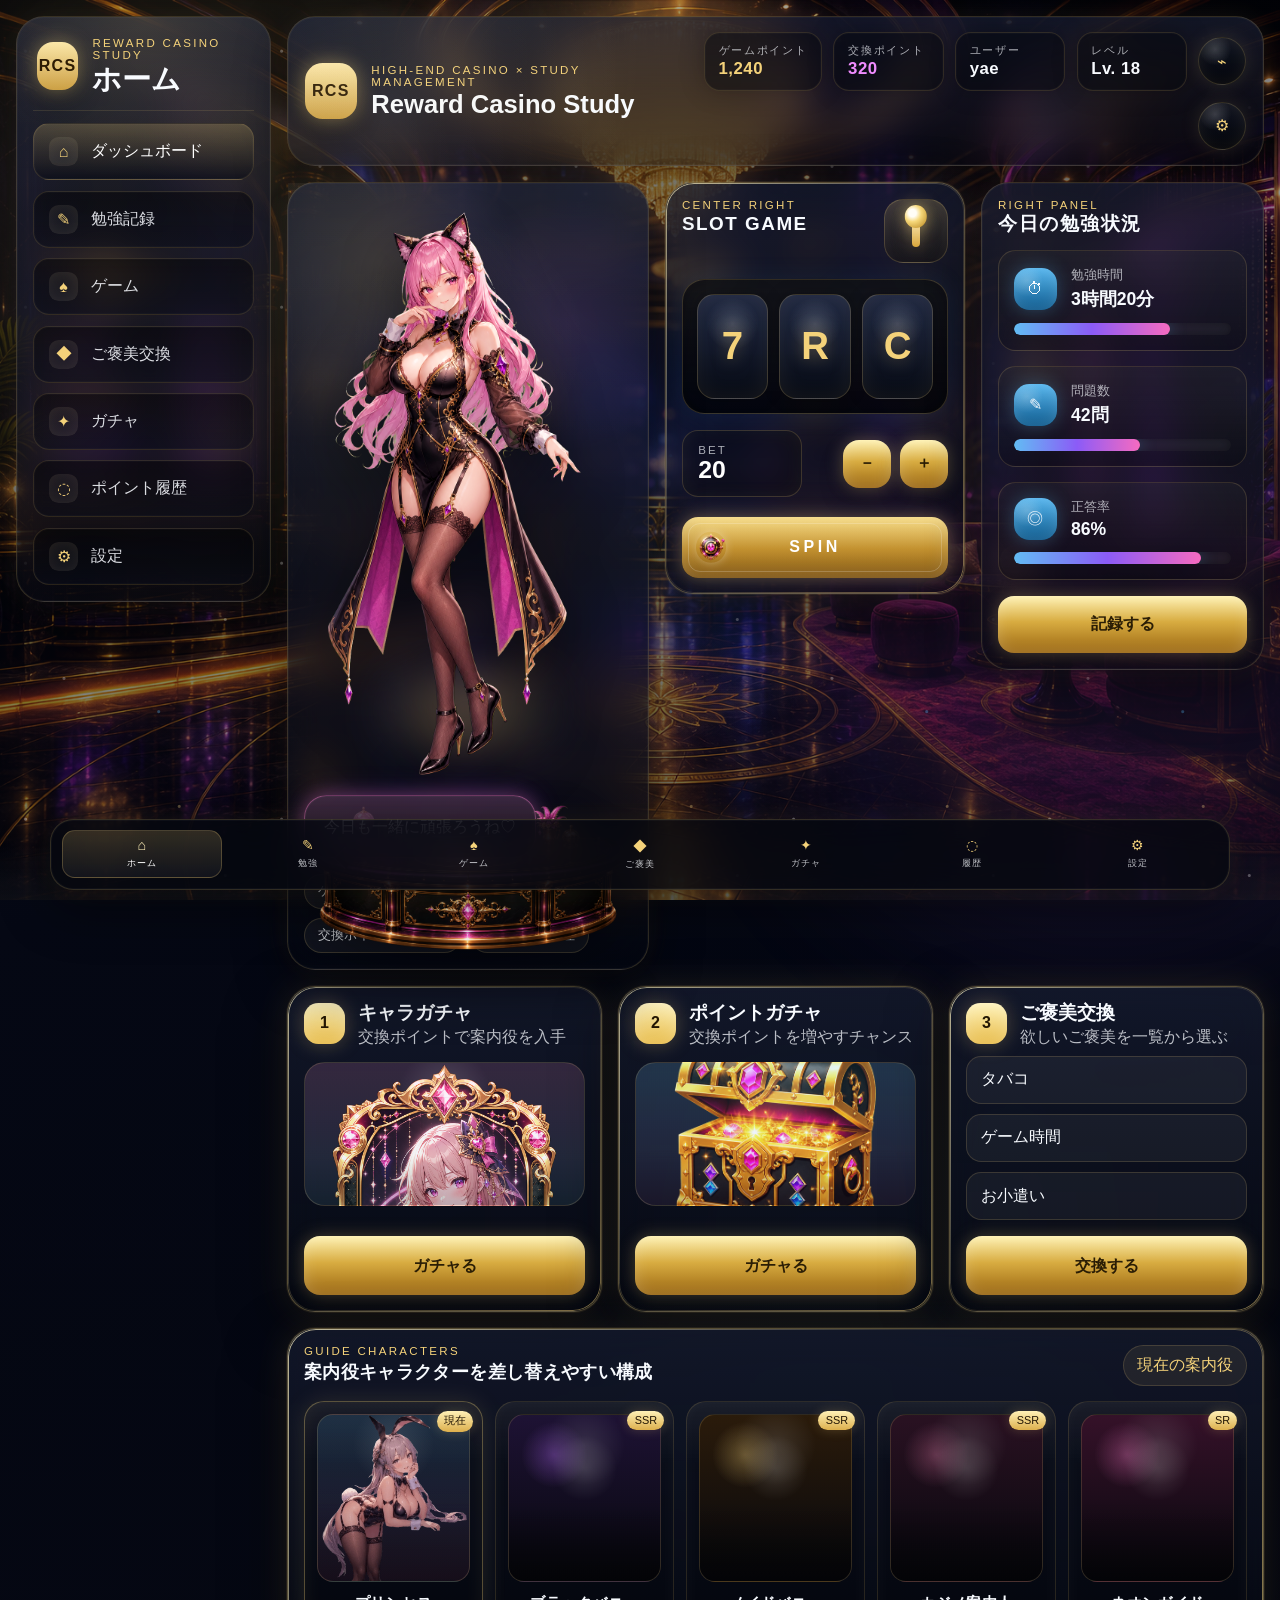
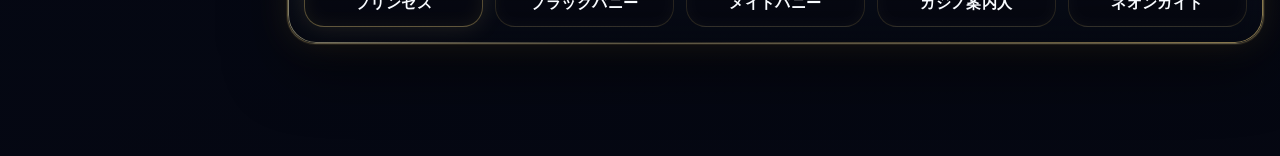
==== commit 13e90cd6: "Add separate casino table layer" ====
--- a/docs/index.html
+++ b/docs/index.html
@@ -70,6 +70,7 @@
 
             <section class="hero-grid">
                 <div class="hero-left glass-panel stage-panel">
+                    <img class="stage-table" src="hero-table.png" alt="" aria-hidden="true">
                     <div class="main-girl-wrap" id="mainGirlWrap">
                         <div class="main-girl-sheen"></div>
                         <img src="main-character.png" alt="メインキャラクター" class="main-girl" id="mainGirl">
--- a/docs/css/style.css
+++ b/docs/css/style.css
@@ -373,6 +373,7 @@
 }
 
 .hero-left {
+    position: relative;
     min-height: clamp(36rem, 72vh, 58rem);
     display: grid;
     align-content: start;
@@ -392,6 +393,18 @@
         radial-gradient(circle at 25% 10%, rgba(244, 210, 122, 0.12), transparent 18%),
         radial-gradient(circle at 78% 18%, rgba(185, 108, 255, 0.12), transparent 18%);
     pointer-events: none;
+}
+
+.stage-table {
+    position: absolute;
+    left: 50%;
+    bottom: 0.25rem;
+    width: min(100%, 58rem);
+    height: auto;
+    transform: translateX(-50%);
+    z-index: 2;
+    pointer-events: none;
+    filter: drop-shadow(0 18px 24px rgba(0, 0, 0, 0.35));
 }
 
 .main-girl-wrap {
@@ -481,6 +494,7 @@
     color: #fff8fd;
     font-size: 1rem;
     line-height: 1.7;
+    z-index: 4;
 }
 
 .speech-bubble::after {
@@ -1067,22 +1081,22 @@
 .bottom-nav-item {
     display: grid;
     justify-items: center;
-    gap: 0.3rem;
-    padding: 0.65rem 0.2rem;
-    min-height: 4rem;
-    border-radius: 1rem;
+    gap: 0.18rem;
+    padding: 0.35rem 0.15rem;
+    min-height: 2.1rem;
+    border-radius: 0.8rem;
     color: rgba(248, 251, 255, 0.76);
     border: 1px solid transparent;
     transition: transform 150ms ease, box-shadow 150ms ease, background 150ms ease, color 150ms ease;
 }
 
 .bottom-nav-item span {
-    font-size: 1.1rem;
+    font-size: 0.9rem;
     color: var(--gold);
 }
 
 .bottom-nav-item small {
-    font-size: 0.72rem;
+    font-size: 0.58rem;
     letter-spacing: 0.1em;
 }
 
@@ -1268,6 +1282,11 @@
         padding: 0.8rem;
     }
 
+    .stage-table {
+        width: 112%;
+        bottom: 0.15rem;
+    }
+
     .page-hero,
     .page-card {
         padding: 0.8rem;
@@ -1296,12 +1315,12 @@
     }
 
     .bottom-nav-item {
-        min-height: 3.8rem;
-        padding: 0.55rem 0.15rem;
+        min-height: 2rem;
+        padding: 0.28rem 0.12rem;
     }
 
     .bottom-nav-item small {
-        font-size: 0.64rem;
+        font-size: 0.54rem;
     }
 
     .chip-label,
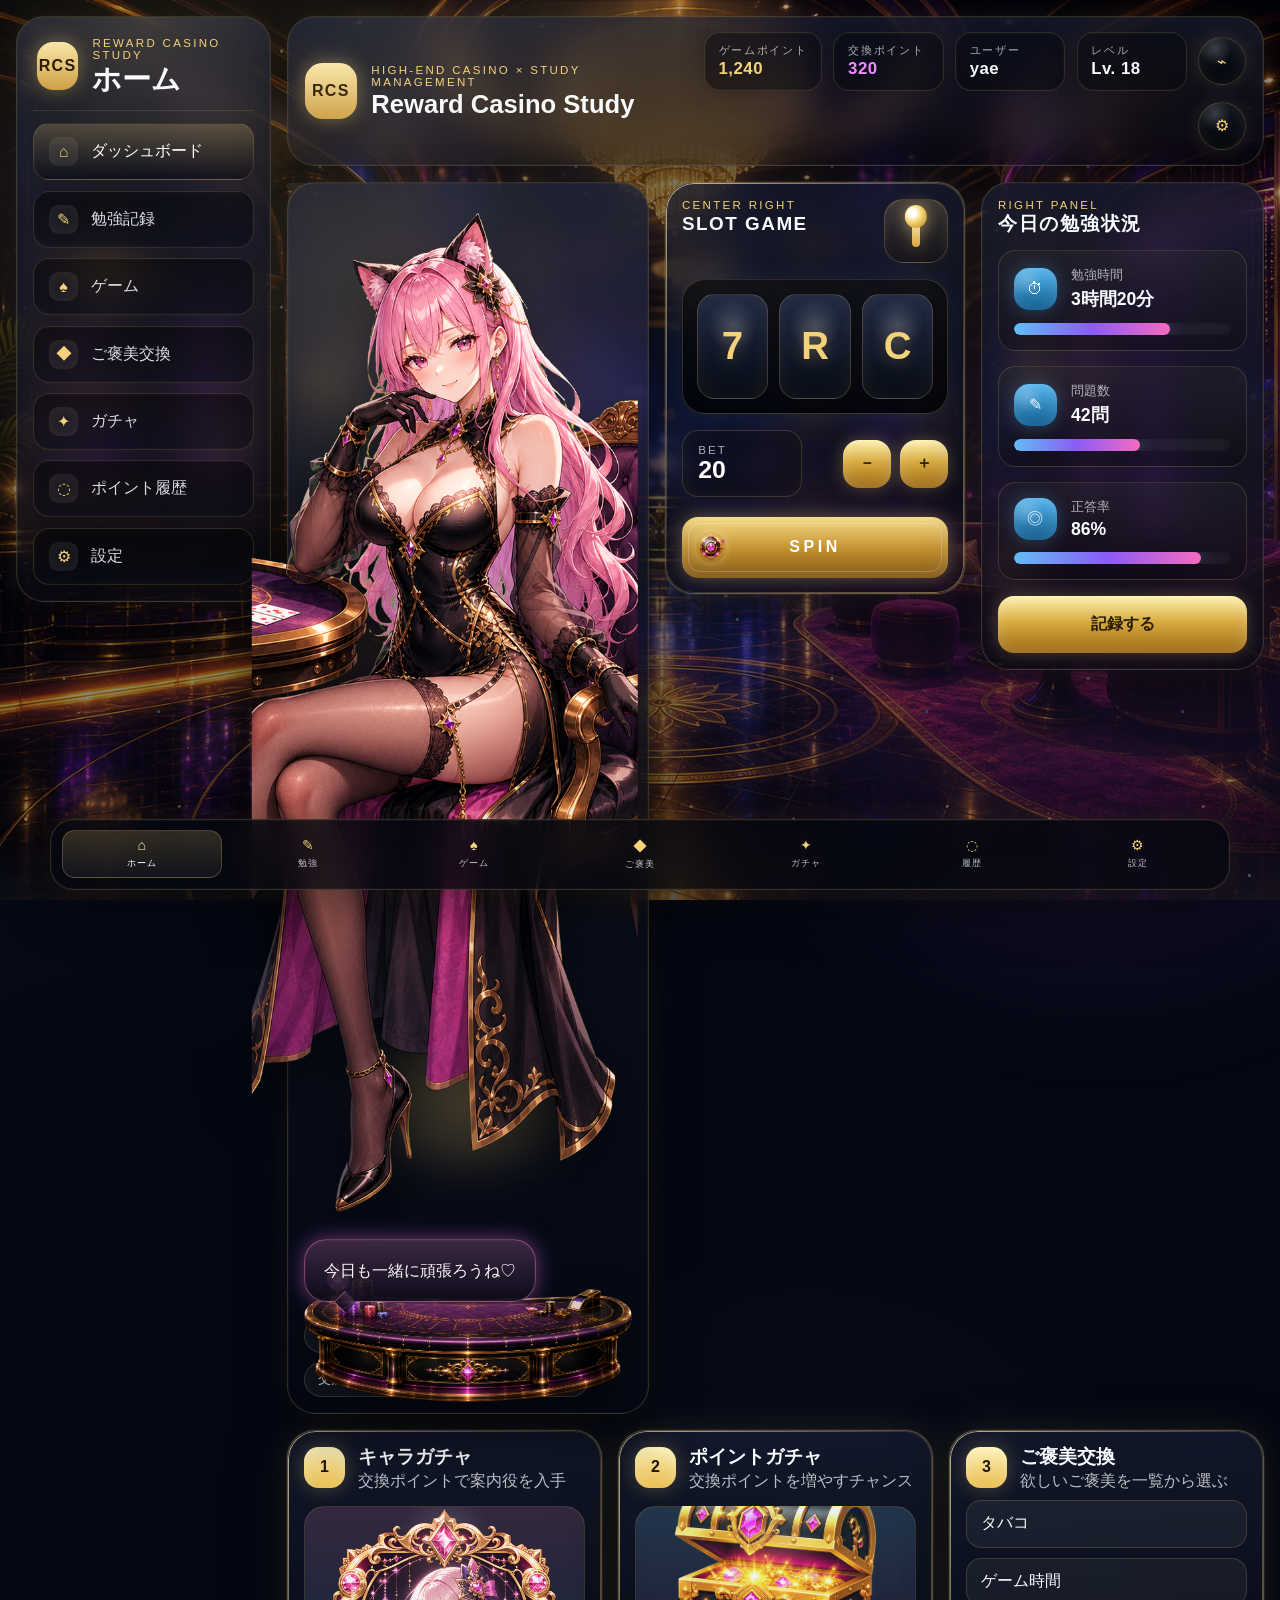
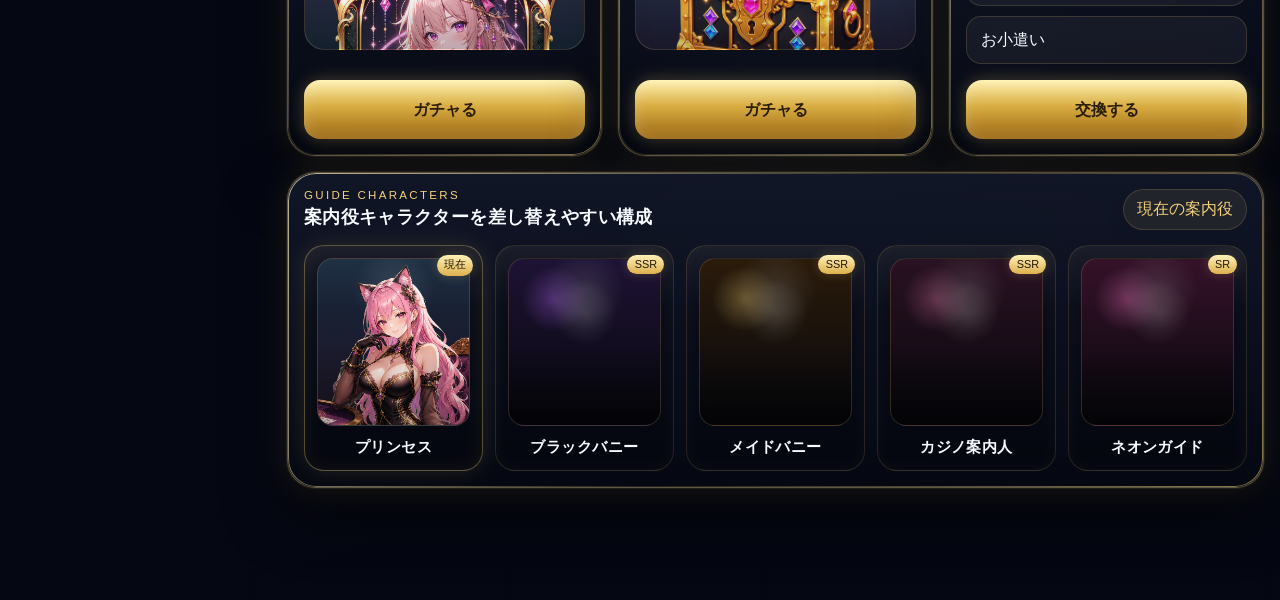
==== commit c35c12f8: "Use updated casino character asset everywhere" ====
--- a/docs/index.html
+++ b/docs/index.html
@@ -223,7 +223,7 @@
                     <article class="guide-card guide-card-active">
                         <div class="guide-card-badge">現在</div>
                         <div class="guide-portrait guide-portrait-image">
-                            <img src="maingirl.png" alt="現在の案内役">
+                            <img src="main-character.png" alt="現在の案内役">
                         </div>
                         <h4>プリンセス</h4>
                     </article>
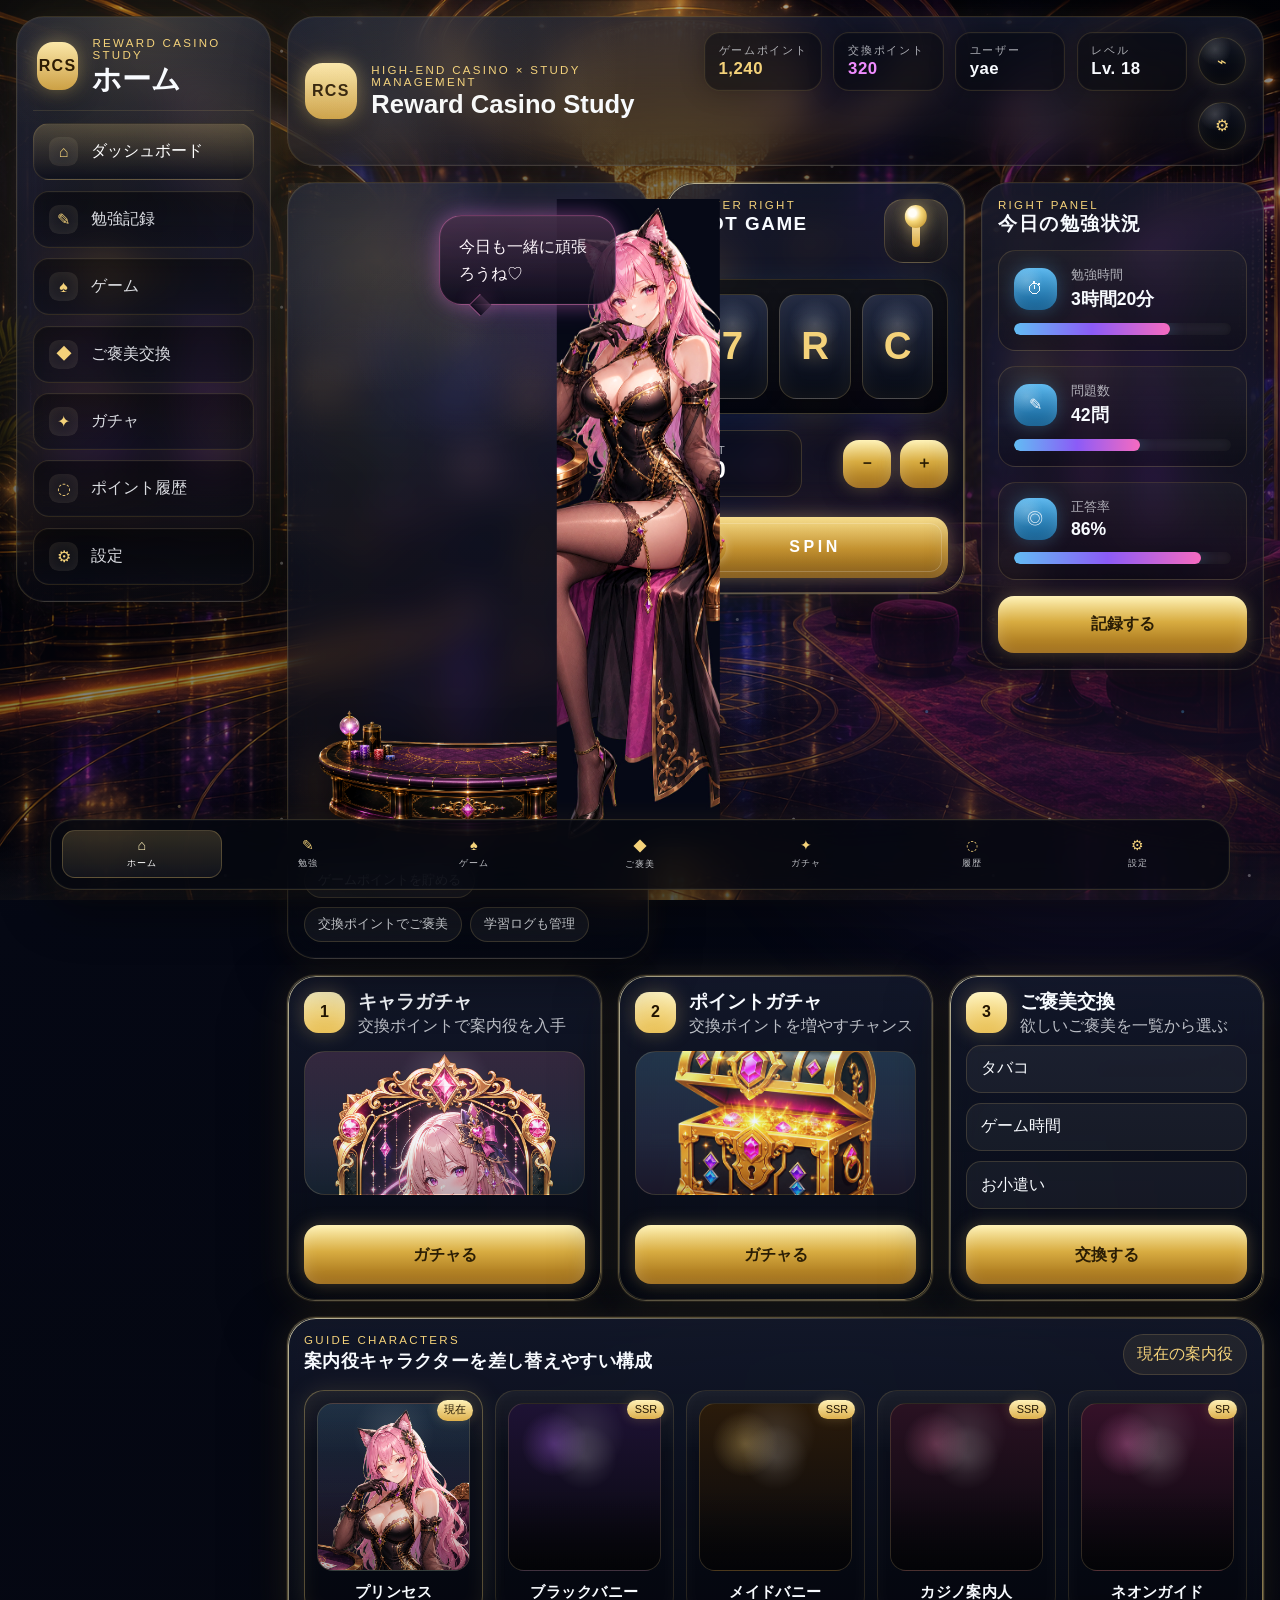
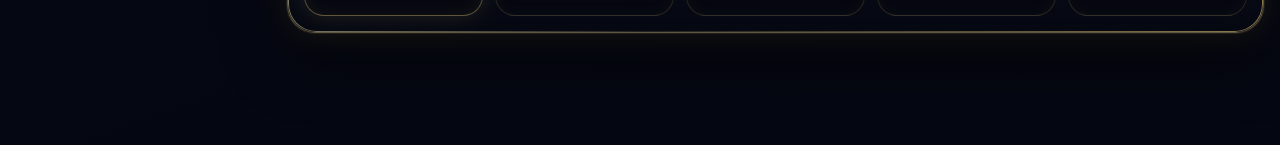
==== commit 0e635ac7: "Split home hero into separate table and character layers" ====
--- a/docs/index.html
+++ b/docs/index.html
@@ -70,14 +70,12 @@
 
             <section class="hero-grid">
                 <div class="hero-left glass-panel stage-panel">
-                    <img class="stage-table" src="hero-table.png" alt="" aria-hidden="true">
-                    <div class="main-girl-wrap" id="mainGirlWrap">
-                        <div class="main-girl-sheen"></div>
-                        <img src="main-character.png" alt="メインキャラクター" class="main-girl" id="mainGirl">
-                    </div>
-
-                    <div class="speech-bubble" id="speechBubble">
-                        今日も一緒に頑張ろうね♡
+                    <div class="guide-scene">
+                        <img class="casino-table" src="casino-table.png" alt="" aria-hidden="true">
+                        <img class="main-girl" src="maingirl.jpg" alt="メインキャラクター" id="mainGirl">
+                        <div class="speech-bubble" id="speechBubble">
+                            今日も一緒に頑張ろうね♡
+                        </div>
                     </div>
 
                     <div class="hero-tags">
--- a/docs/css/style.css
+++ b/docs/css/style.css
@@ -395,7 +395,15 @@
     pointer-events: none;
 }
 
-.stage-table {
+.guide-scene {
+    position: relative;
+    min-height: clamp(36rem, 72vh, 58rem);
+    width: 100%;
+    overflow: visible;
+    z-index: 2;
+}
+
+.casino-table {
     position: absolute;
     left: 50%;
     bottom: 0.25rem;
@@ -407,41 +415,19 @@
     filter: drop-shadow(0 18px 24px rgba(0, 0, 0, 0.35));
 }
 
-.main-girl-wrap {
-    position: relative;
-    display: grid;
-    place-items: end center;
-    min-height: 0;
-    width: 100%;
-    z-index: 3;
-    isolation: isolate;
-    filter: drop-shadow(0 24px 28px rgba(0, 0, 0, 0.46));
-}
-
-.main-girl-wrap::after {
-    content: "";
+.main-girl {
     position: absolute;
-    width: 88%;
-    height: 14%;
-    bottom: 5%;
     left: 50%;
-    transform: translateX(-50%);
-    border-radius: 50%;
-    background: radial-gradient(circle, rgba(244, 210, 122, 0.28), transparent 68%);
-    filter: blur(18px);
-    z-index: -1;
-}
-
-.main-girl {
+    bottom: 0;
     width: min(118%, 50rem);
     height: auto;
     max-height: 100%;
     object-fit: contain;
     translate: -6% 0;
-    position: relative;
     z-index: 3;
     transform-origin: 50% 82%;
     filter: saturate(1.04) contrast(1.03);
+    cursor: pointer;
     animation:
         girlFloat 8s ease-in-out infinite,
         girlBreathe 5.8s ease-in-out infinite,
@@ -449,7 +435,7 @@
         girlTilt 14s ease-in-out infinite;
 }
 
-.main-girl-wrap.sparkle .main-girl {
+.main-girl.tap {
     animation:
         girlFloat 8s ease-in-out infinite,
         girlBreathe 5.8s ease-in-out infinite,
@@ -458,28 +444,11 @@
         tapPulse 0.34s ease-out 1;
 }
 
-.main-girl-wrap.sparkle .main-girl-sheen {
-    opacity: 1;
-    animation: sheenFlash 0.6s ease-out 1;
-}
-
-.main-girl-sheen {
+.speech-bubble {
     position: absolute;
-    inset: 8% 12% 6% 12%;
-    border-radius: 50% 50% 44% 44%;
-    background:
-        linear-gradient(120deg, transparent 0 38%, rgba(255, 255, 255, 0.52) 45%, transparent 54%),
-        radial-gradient(circle at 50% 30%, rgba(255, 255, 255, 0.16), transparent 54%);
-    mix-blend-mode: screen;
-    opacity: 0;
-    filter: blur(2px);
-    pointer-events: none;
-}
-
-.speech-bubble {
-    position: relative;
-    align-self: end;
-    max-width: min(39rem, 100%);
+    top: 1rem;
+    right: 1rem;
+    max-width: min(34rem, 54%);
     width: fit-content;
     padding: 1.05rem 1.2rem;
     border-radius: 1.4rem;
@@ -495,6 +464,7 @@
     font-size: 1rem;
     line-height: 1.7;
     z-index: 4;
+    box-sizing: border-box;
 }
 
 .speech-bubble::after {
@@ -1118,7 +1088,6 @@
     color: #fff1b9;
 }
 
-.main-girl-wrap,
 .speech-bubble,
 .slot-card,
 .study-card,
@@ -1282,7 +1251,11 @@
         padding: 0.8rem;
     }
 
-    .stage-table {
+    .guide-scene {
+        min-height: 26rem;
+    }
+
+    .casino-table {
         width: 112%;
         bottom: 0.15rem;
     }
@@ -1298,12 +1271,15 @@
 
     .main-girl {
         width: 100%;
-        translate: 0 0;
+        left: 50%;
+        translate: -50% 0;
         max-height: 42rem;
     }
 
     .speech-bubble {
-        width: 100%;
+        left: 0.5rem;
+        right: 0.5rem;
+        width: auto;
         font-size: 0.96rem;
     }
 
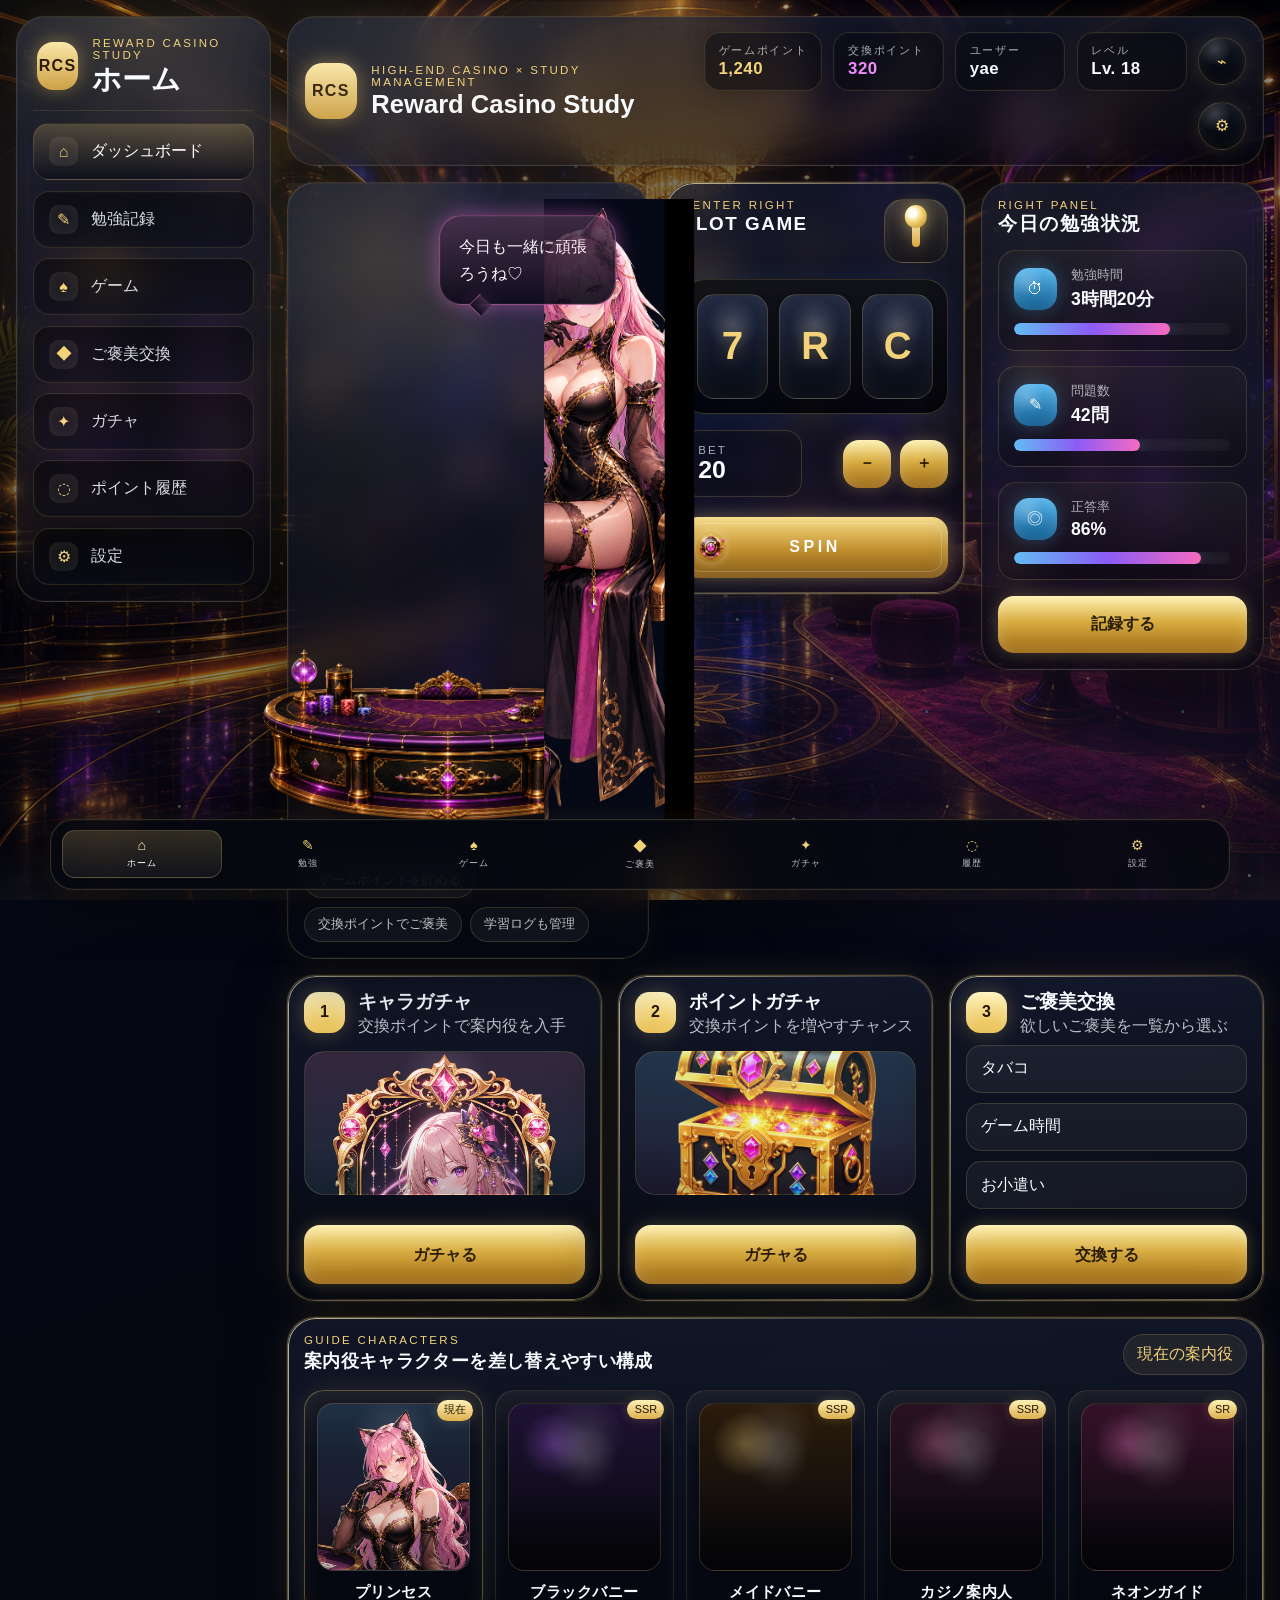
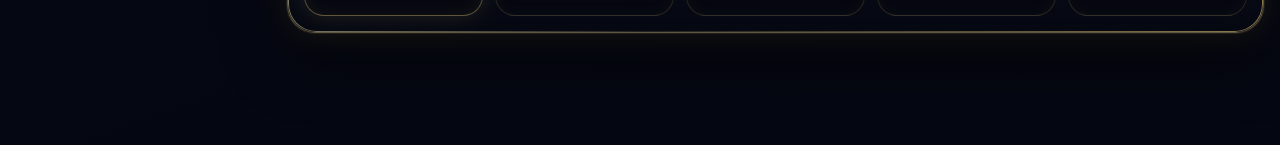
==== commit c3b437b2: "Add character counter background object" ====
--- a/docs/index.html
+++ b/docs/index.html
@@ -71,7 +71,7 @@
             <section class="hero-grid">
                 <div class="hero-left glass-panel stage-panel">
                     <div class="guide-scene">
-                        <img class="casino-table" src="casino-table.png" alt="" aria-hidden="true">
+                        <img class="counter" src="counter.png" alt="" aria-hidden="true">
                         <img class="main-girl" src="maingirl.jpg" alt="メインキャラクター" id="mainGirl">
                         <div class="speech-bubble" id="speechBubble">
                             今日も一緒に頑張ろうね♡
--- a/docs/css/style.css
+++ b/docs/css/style.css
@@ -403,11 +403,11 @@
     z-index: 2;
 }
 
-.casino-table {
+.counter {
     position: absolute;
-    left: 50%;
-    bottom: 0.25rem;
-    width: min(100%, 58rem);
+    left: 44%;
+    bottom: 0.4rem;
+    width: min(120%, 62rem);
     height: auto;
     transform: translateX(-50%);
     z-index: 2;
@@ -419,11 +419,11 @@
     position: absolute;
     left: 50%;
     bottom: 0;
-    width: min(118%, 50rem);
+    width: min(110%, 50rem);
     height: auto;
     max-height: 100%;
     object-fit: contain;
-    translate: -6% 0;
+    translate: -8% 0;
     z-index: 3;
     transform-origin: 50% 82%;
     filter: saturate(1.04) contrast(1.03);
@@ -1255,9 +1255,10 @@
         min-height: 26rem;
     }
 
-    .casino-table {
-        width: 112%;
-        bottom: 0.15rem;
+    .counter {
+        left: 43%;
+        width: 118%;
+        bottom: 0.1rem;
     }
 
     .page-hero,
@@ -1270,7 +1271,7 @@
     }
 
     .main-girl {
-        width: 100%;
+        width: 102%;
         left: 50%;
         translate: -50% 0;
         max-height: 42rem;
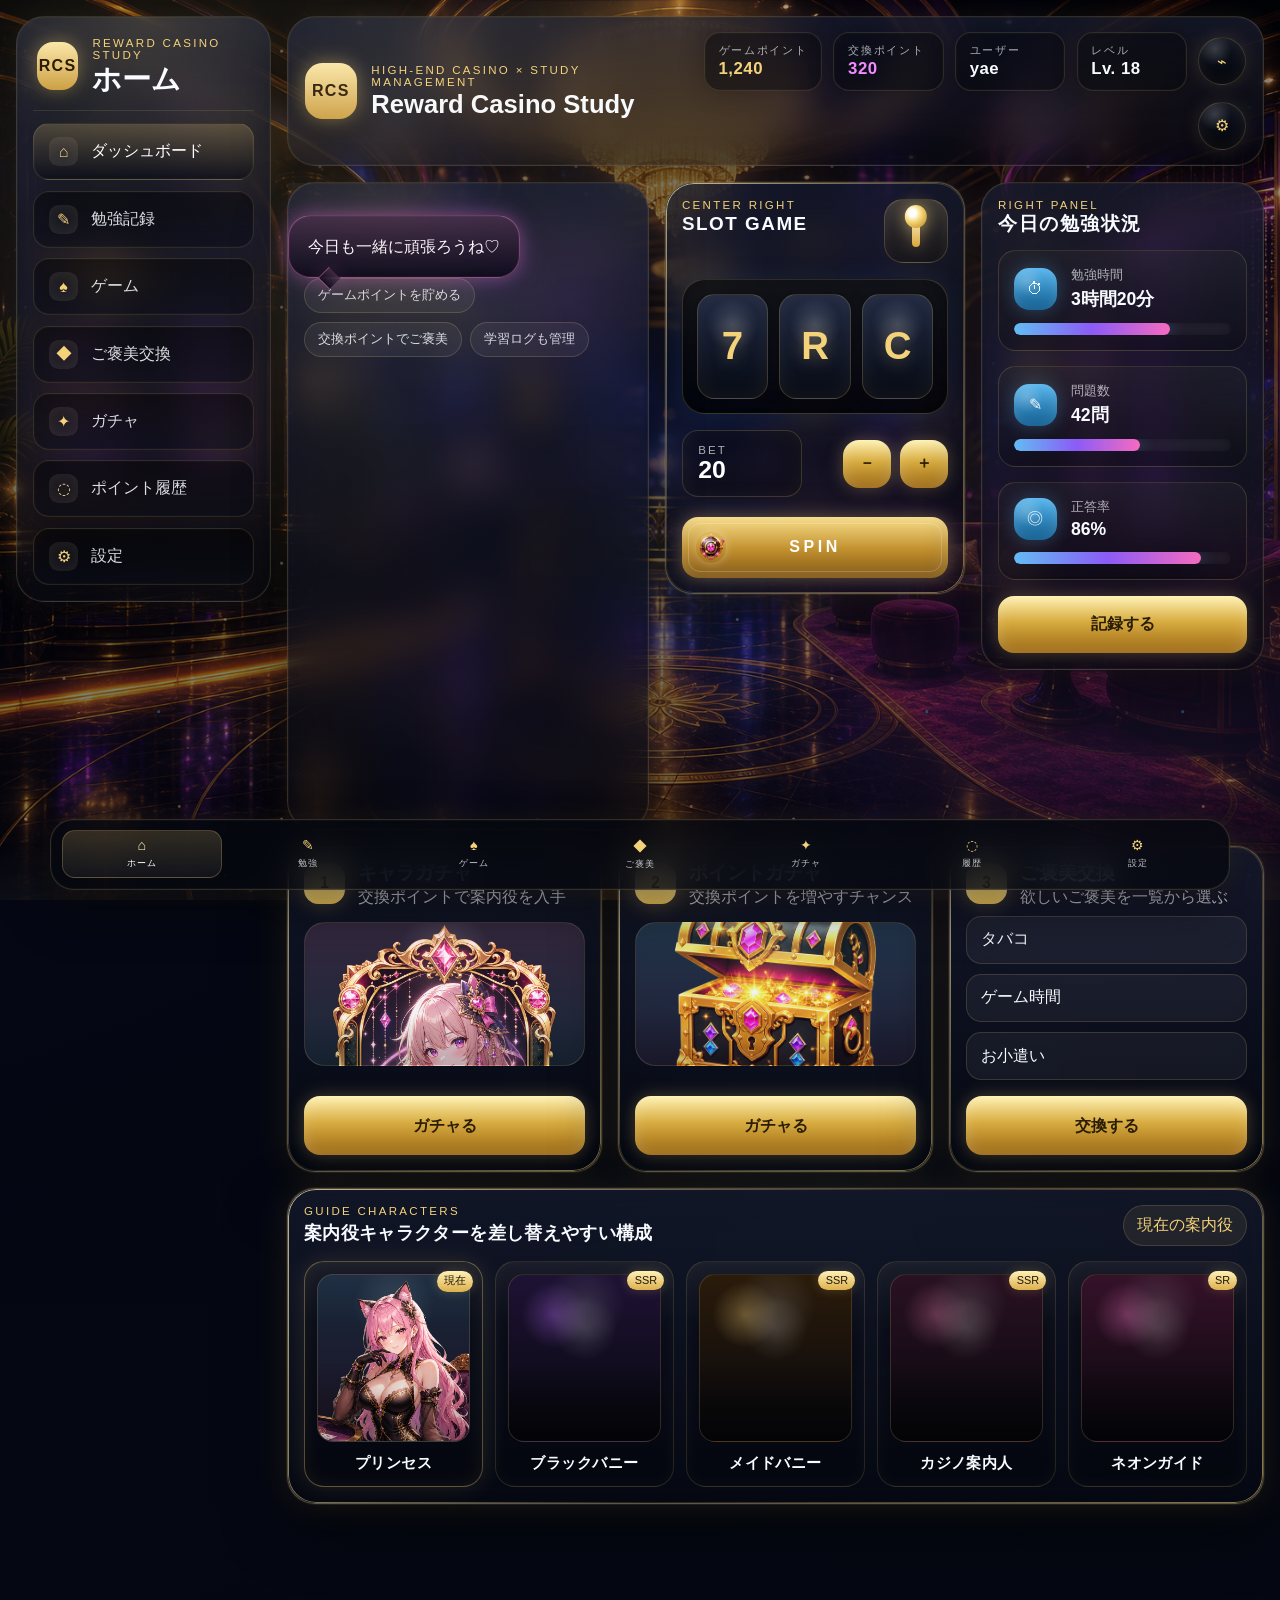
==== commit d063eb4f: "Remove counter and character assets" ====
--- a/docs/index.html
+++ b/docs/index.html
@@ -70,12 +70,8 @@
 
             <section class="hero-grid">
                 <div class="hero-left glass-panel stage-panel">
-                    <div class="guide-scene">
-                        <img class="counter" src="counter.png" alt="" aria-hidden="true">
-                        <img class="main-girl" src="maingirl.jpg" alt="メインキャラクター" id="mainGirl">
-                        <div class="speech-bubble" id="speechBubble">
-                            今日も一緒に頑張ろうね♡
-                        </div>
+                    <div class="speech-bubble" id="speechBubble">
+                        今日も一緒に頑張ろうね♡
                     </div>
 
                     <div class="hero-tags">
--- a/docs/css/style.css
+++ b/docs/css/style.css
@@ -395,60 +395,11 @@
     pointer-events: none;
 }
 
-.guide-scene {
+.speech-bubble {
     position: relative;
-    min-height: clamp(36rem, 72vh, 58rem);
-    width: 100%;
-    overflow: visible;
-    z-index: 2;
-}
-
-.counter {
-    position: absolute;
-    left: 44%;
-    bottom: 0.4rem;
-    width: min(120%, 62rem);
-    height: auto;
-    transform: translateX(-50%);
-    z-index: 2;
-    pointer-events: none;
-    filter: drop-shadow(0 18px 24px rgba(0, 0, 0, 0.35));
-}
-
-.main-girl {
-    position: absolute;
-    left: 50%;
-    bottom: 0;
-    width: min(110%, 50rem);
-    height: auto;
-    max-height: 100%;
-    object-fit: contain;
-    translate: -8% 0;
-    z-index: 3;
-    transform-origin: 50% 82%;
-    filter: saturate(1.04) contrast(1.03);
-    cursor: pointer;
-    animation:
-        girlFloat 8s ease-in-out infinite,
-        girlBreathe 5.8s ease-in-out infinite,
-        girlSway 12s ease-in-out infinite,
-        girlTilt 14s ease-in-out infinite;
-}
-
-.main-girl.tap {
-    animation:
-        girlFloat 8s ease-in-out infinite,
-        girlBreathe 5.8s ease-in-out infinite,
-        girlSway 12s ease-in-out infinite,
-        girlTilt 14s ease-in-out infinite,
-        tapPulse 0.34s ease-out 1;
-}
-
-.speech-bubble {
-    position: absolute;
     top: 1rem;
     right: 1rem;
-    max-width: min(34rem, 54%);
+    max-width: min(39rem, 100%);
     width: fit-content;
     padding: 1.05rem 1.2rem;
     border-radius: 1.4rem;
@@ -1251,16 +1202,6 @@
         padding: 0.8rem;
     }
 
-    .guide-scene {
-        min-height: 26rem;
-    }
-
-    .counter {
-        left: 43%;
-        width: 118%;
-        bottom: 0.1rem;
-    }
-
     .page-hero,
     .page-card {
         padding: 0.8rem;
@@ -1268,13 +1209,6 @@
 
     .page-hero-copy h2 {
         font-size: 1.45rem;
-    }
-
-    .main-girl {
-        width: 102%;
-        left: 50%;
-        translate: -50% 0;
-        max-height: 42rem;
     }
 
     .speech-bubble {
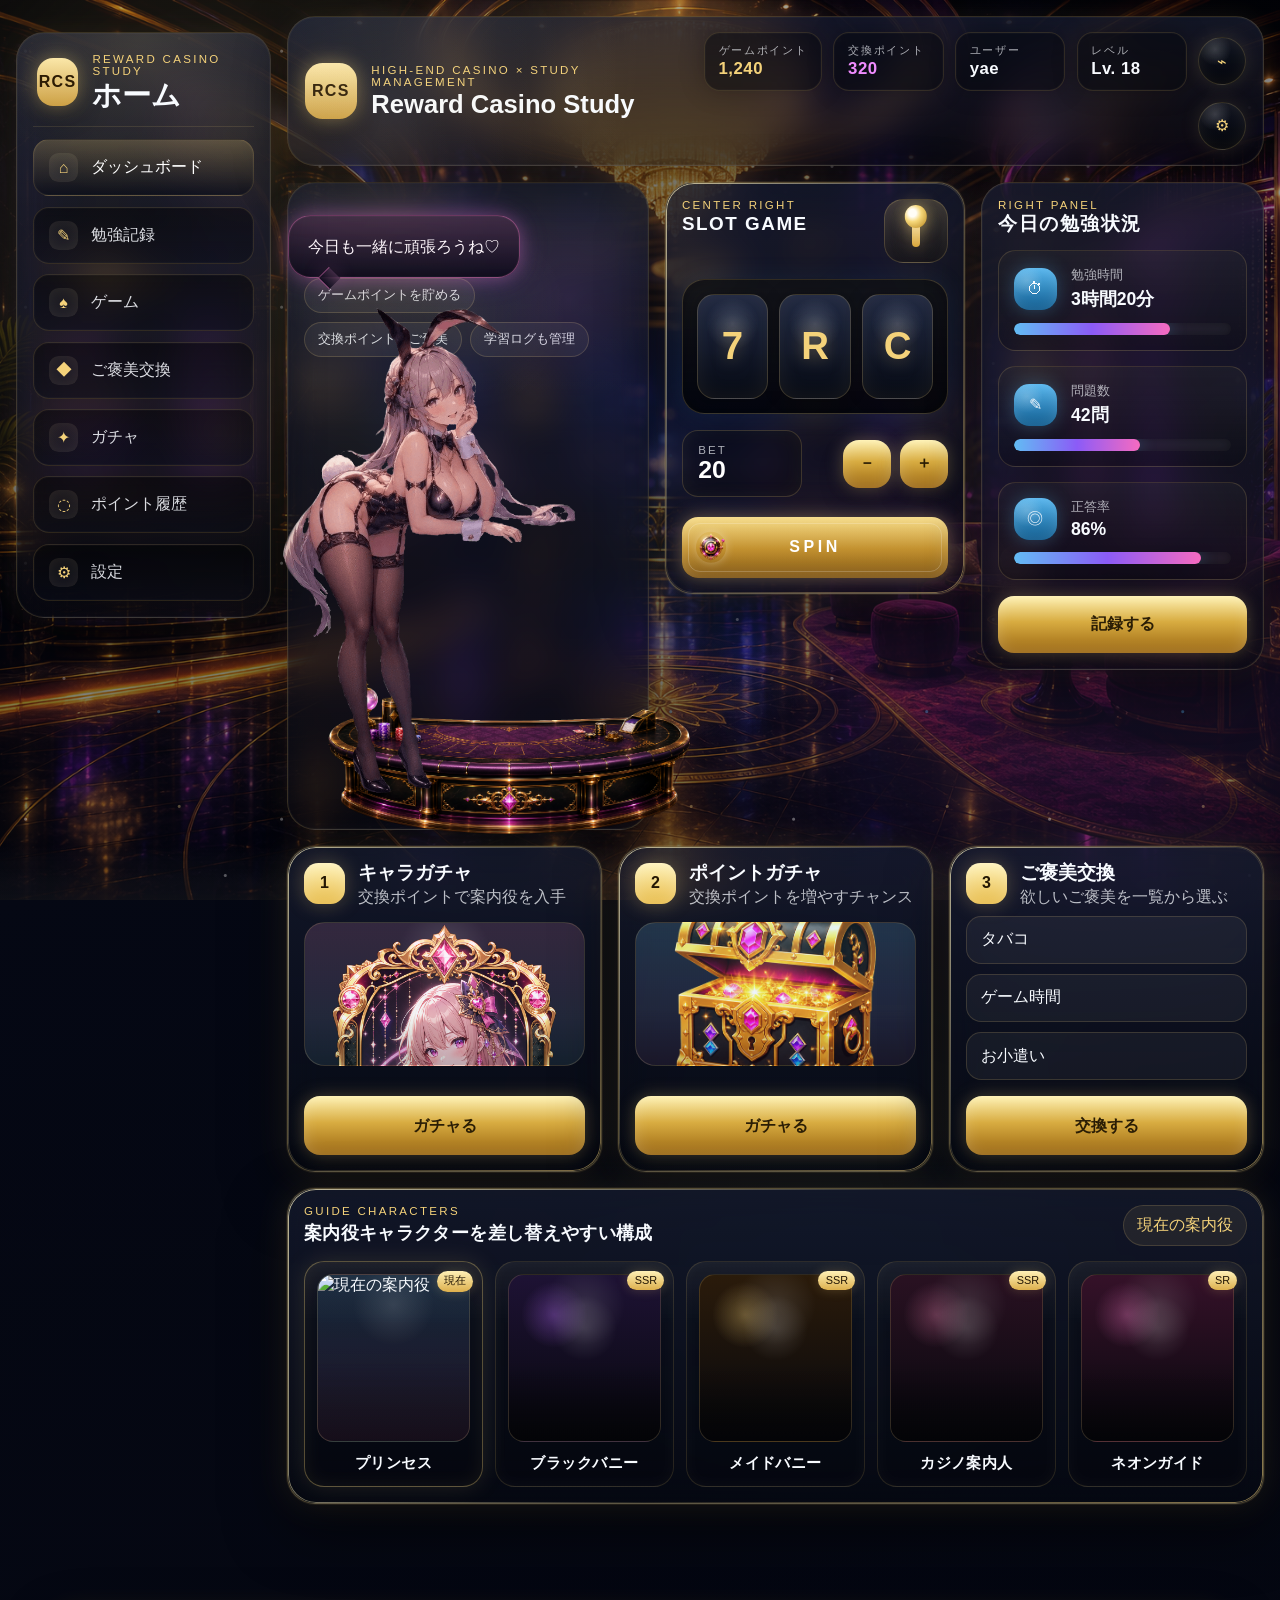
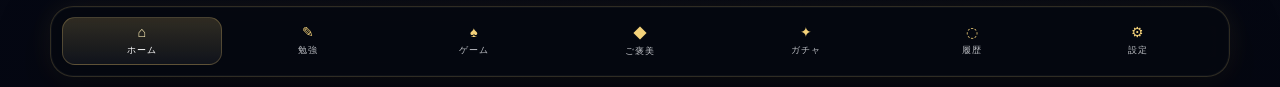
==== commit 8e0f3e73: "Add hero character layer assets" ====
--- a/docs/index.html
+++ b/docs/index.html
@@ -70,6 +70,11 @@
 
             <section class="hero-grid">
                 <div class="hero-left glass-panel stage-panel">
+                    <!-- hero-left ????? -->
+                    <div class="hero-character-layer">
+                      <img src="table-AnyEraser.png" class="main-table" alt="????">
+                      <img src="mainbunny.png" class="main-bunny" alt="????????">
+                    </div>
                     <div class="speech-bubble" id="speechBubble">
                         今日も一緒に頑張ろうね♡
                     </div>
--- a/docs/css/style.css
+++ b/docs/css/style.css
@@ -1561,3 +1561,71 @@
 .bottom-space {
     min-height: 1rem;
 }
+
+/* ===== キャラ・テーブル配置だけ追加 ===== */
+
+.hero-left {
+  position: relative;
+  overflow: visible;
+  z-index: 4;
+}
+
+/* テーブル＋女の子専用レイヤー */
+.hero-character-layer {
+  position: absolute;
+  left: -4%;
+  bottom: -2%;
+  width: 115%;
+  height: 92%;
+  pointer-events: none;
+  z-index: 6;
+}
+
+/* テーブル：女の子の下 */
+.main-table {
+  position: absolute;
+  left: 9%;
+  bottom: 0;
+  width: 96%;
+  height: auto;
+  z-index: 6;
+}
+
+/* 女の子：テーブルの上 */
+.main-bunny {
+  position: absolute;
+  left: 0;
+  bottom: 8%;
+  width: 74%;
+  height: auto;
+  z-index: 7;
+  animation: bunnyIdle 3s ease-in-out infinite;
+  transform-origin: center bottom;
+}
+
+/* 女の子だけ動かす */
+@keyframes bunnyIdle {
+  0%, 100% {
+    transform: translateY(0) rotate(-0.3deg);
+  }
+  50% {
+    transform: translateY(-6px) rotate(0.3deg);
+  }
+}
+
+/* 下部カード類はキャラより前面 */
+.guide-strip,
+.feature-grid,
+.bottom-nav {
+  position: relative;
+  z-index: 10;
+}
+
+/* スロット・勉強状況などはテーブルより奥 */
+.slot-card,
+.study-card,
+.topbar,
+.sidebar {
+  position: relative;
+  z-index: 5;
+}
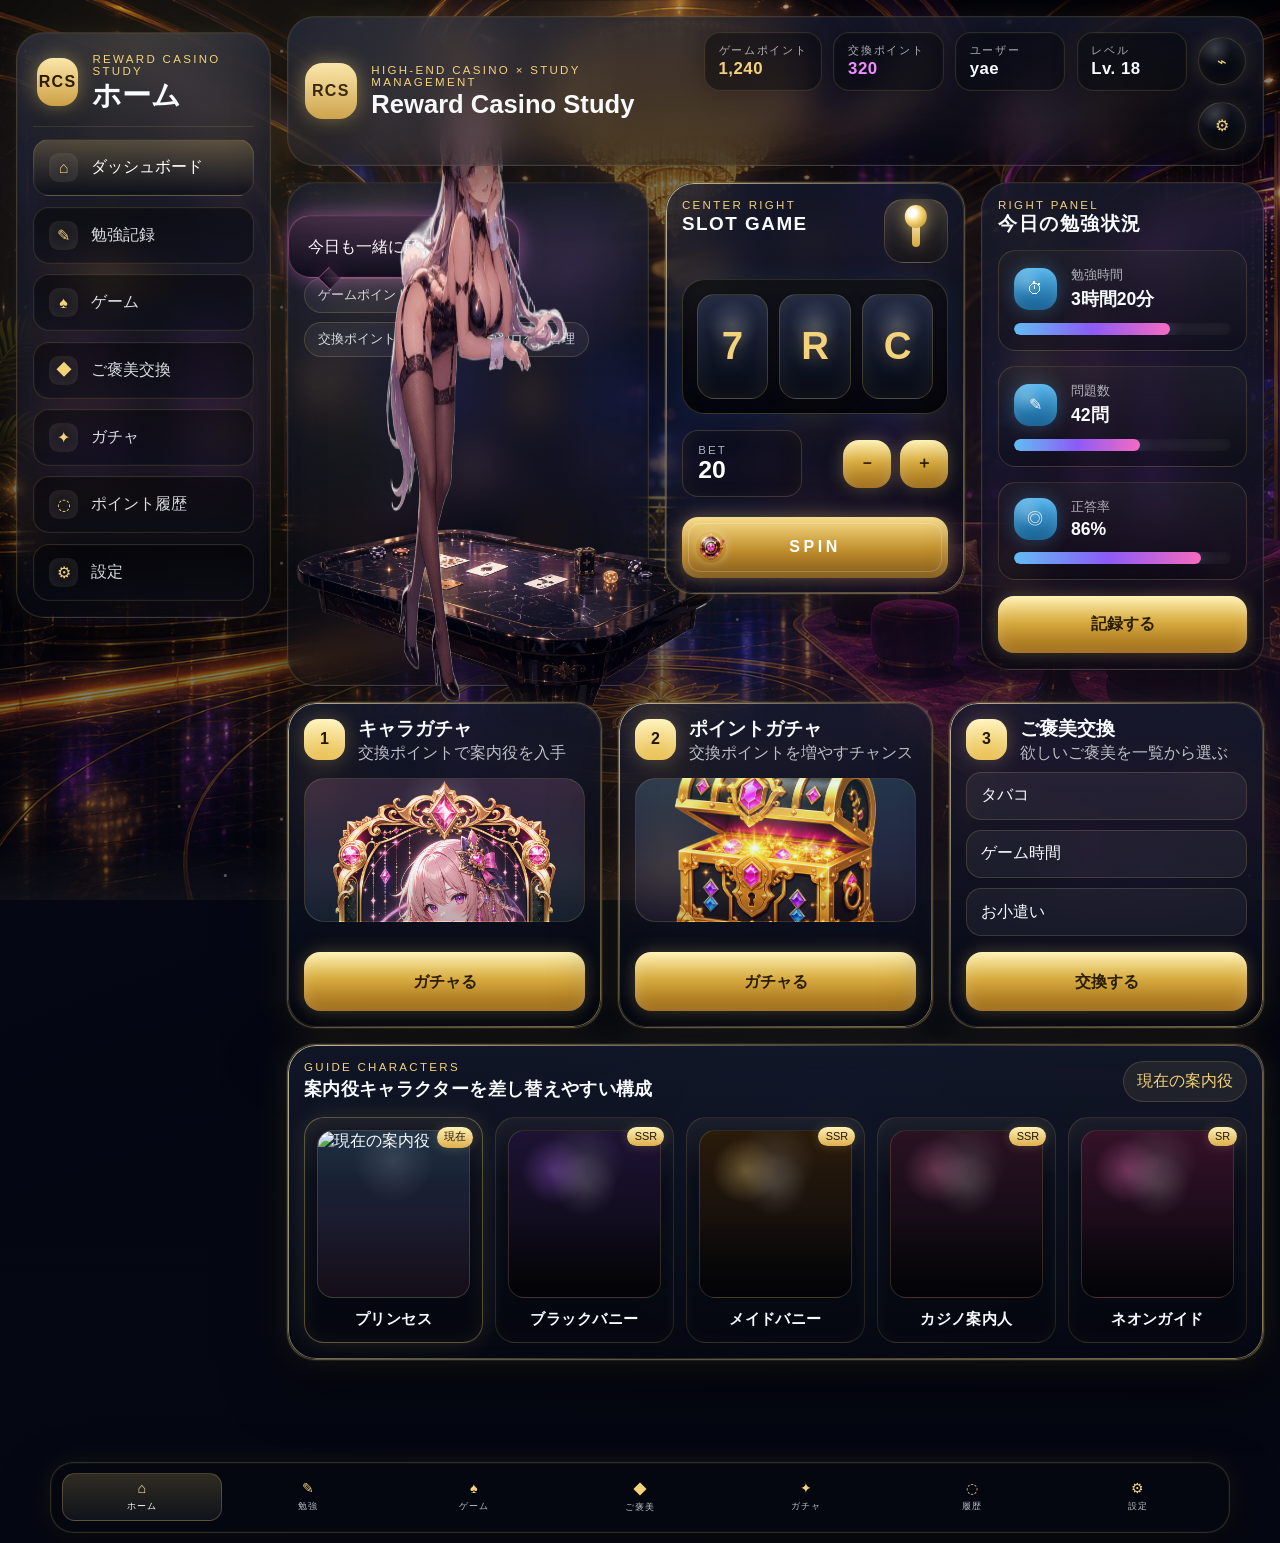
==== commit 6f8b4628: "Bust stylesheet cache on Pages" ====
--- a/docs/index.html
+++ b/docs/index.html
@@ -4,7 +4,7 @@
     <meta charset="UTF-8">
     <meta name="viewport" content="width=device-width, initial-scale=1.0">
     <title>Reward Casino Study</title>
-    <link rel="stylesheet" href="css/style.css">
+    <link rel="stylesheet" href="css/style.css?v=295e182">
 </head>
 <body data-page="home">
     <div class="page-glow page-glow-a"></div>
--- a/docs/css/style.css
+++ b/docs/css/style.css
@@ -360,7 +360,7 @@
     display: grid;
     grid-template-columns: minmax(340px, 1.15fr) minmax(300px, 0.95fr) minmax(270px, 0.9fr);
     gap: 1rem;
-    align-items: start;
+    align-items: stretch;
 }
 
 .hero-left,
@@ -374,13 +374,14 @@
 
 .hero-left {
     position: relative;
-    min-height: clamp(36rem, 72vh, 58rem);
+    min-height: clamp(24rem, 56vh, 34rem);
     display: grid;
     align-content: start;
     gap: 1rem;
     padding: 1rem;
     overflow: visible;
     z-index: 2;
+    height: 100%;
 }
 
 .stage-panel::before {
@@ -451,6 +452,7 @@
 .study-card {
     padding: 1rem;
     min-height: 0;
+    align-self: start;
 }
 
 .gold-frame {
@@ -1166,6 +1168,16 @@
         min-height: 32rem;
     }
 
+    .hero-character-layer {
+        left: -8%;
+        width: 124%;
+        height: 112%;
+    }
+
+    .main-bunny {
+        height: 114%;
+    }
+
     .feature-grid .feature-card:last-child {
         grid-column: auto;
     }
@@ -1200,6 +1212,16 @@
     .hero-left {
         min-height: 28rem;
         padding: 0.8rem;
+    }
+
+    .hero-character-layer {
+        left: -6%;
+        width: 120%;
+        height: 108%;
+    }
+
+    .main-bunny {
+        height: 108%;
     }
 
     .page-hero,
@@ -1573,10 +1595,10 @@
 /* テーブル＋女の子専用レイヤー */
 .hero-character-layer {
   position: absolute;
-  left: -4%;
-  bottom: -2%;
-  width: 115%;
-  height: 92%;
+  left: -10%;
+  bottom: -4%;
+  width: 126%;
+  height: 114%;
   pointer-events: none;
   z-index: 6;
 }
@@ -1584,7 +1606,7 @@
 /* テーブル：女の子の下 */
 .main-table {
   position: absolute;
-  left: 9%;
+  left: 8%;
   bottom: 0;
   width: 96%;
   height: auto;
@@ -1594,10 +1616,11 @@
 /* 女の子：テーブルの上 */
 .main-bunny {
   position: absolute;
-  left: 0;
-  bottom: 8%;
-  width: 74%;
-  height: auto;
+  left: -2%;
+  bottom: 0;
+  width: auto;
+  height: 118%;
+  max-width: 100%;
   z-index: 7;
   animation: bunnyIdle 3s ease-in-out infinite;
   transform-origin: center bottom;
